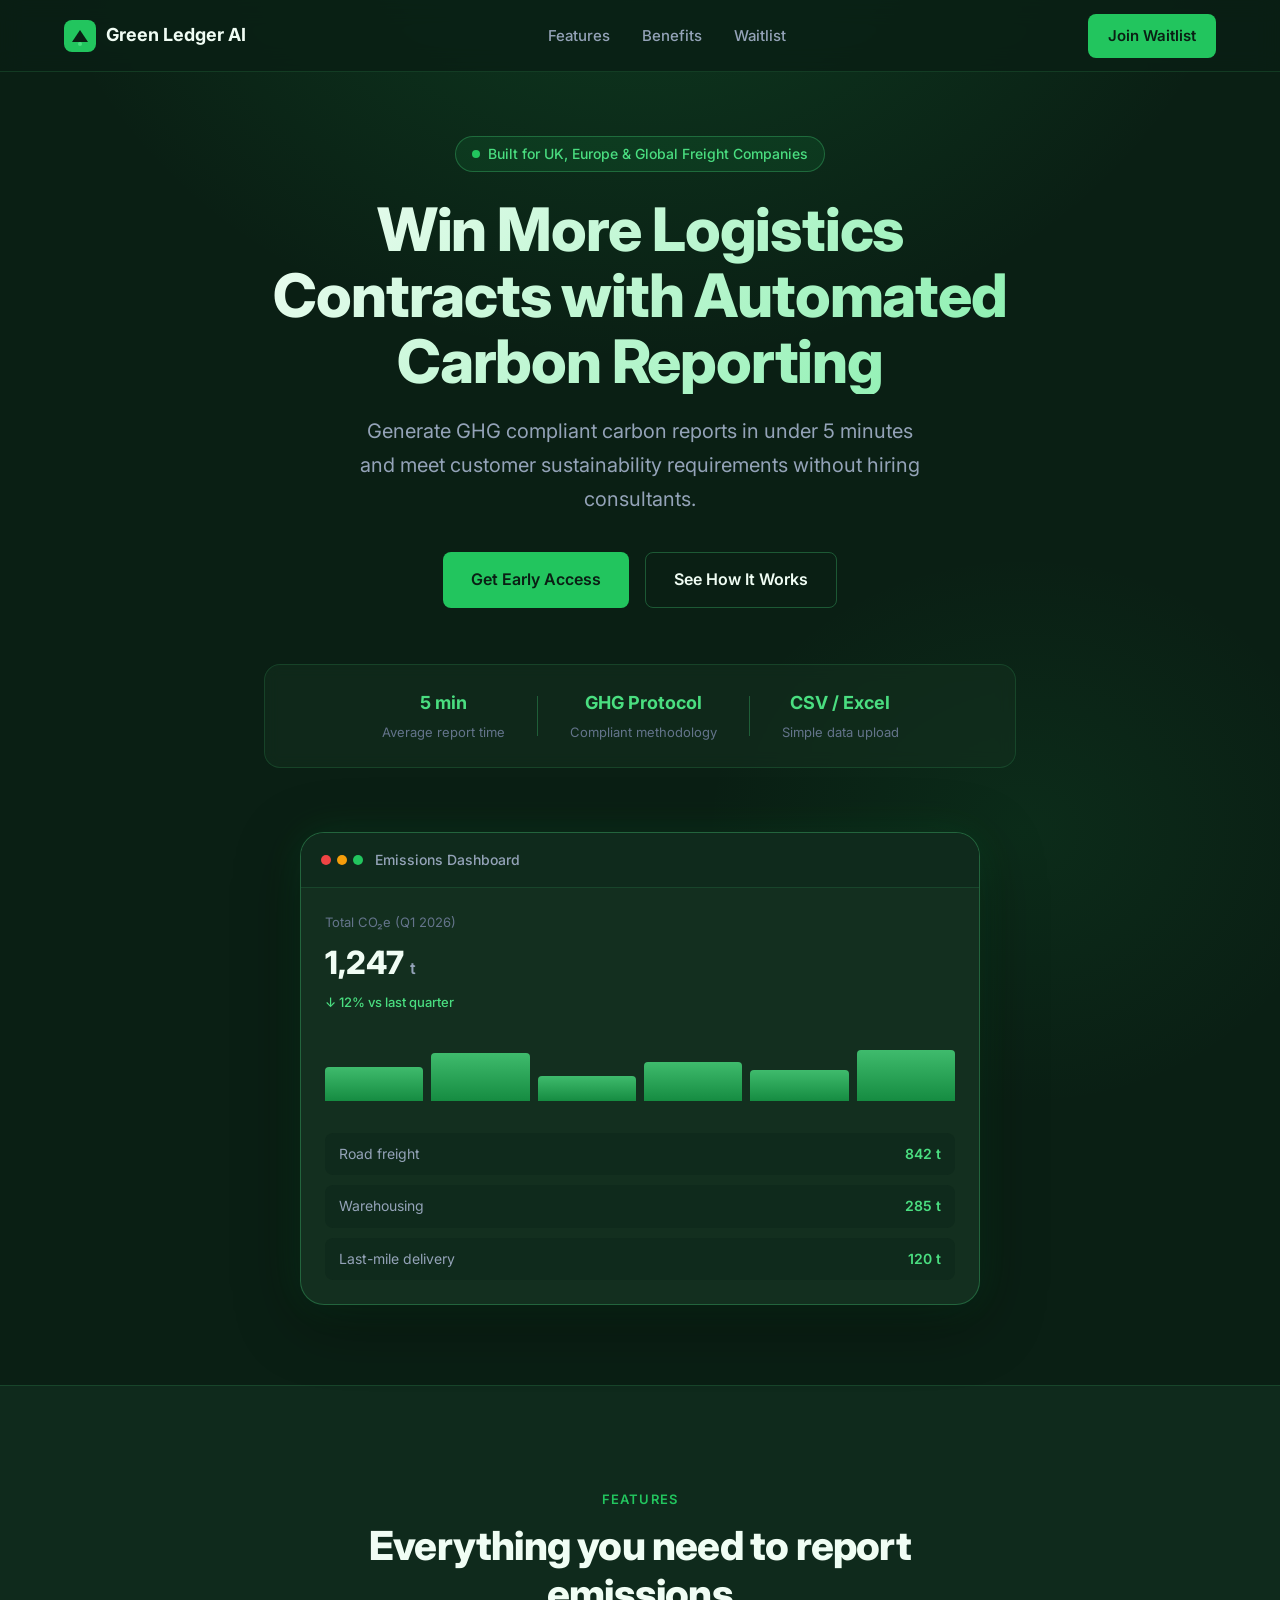
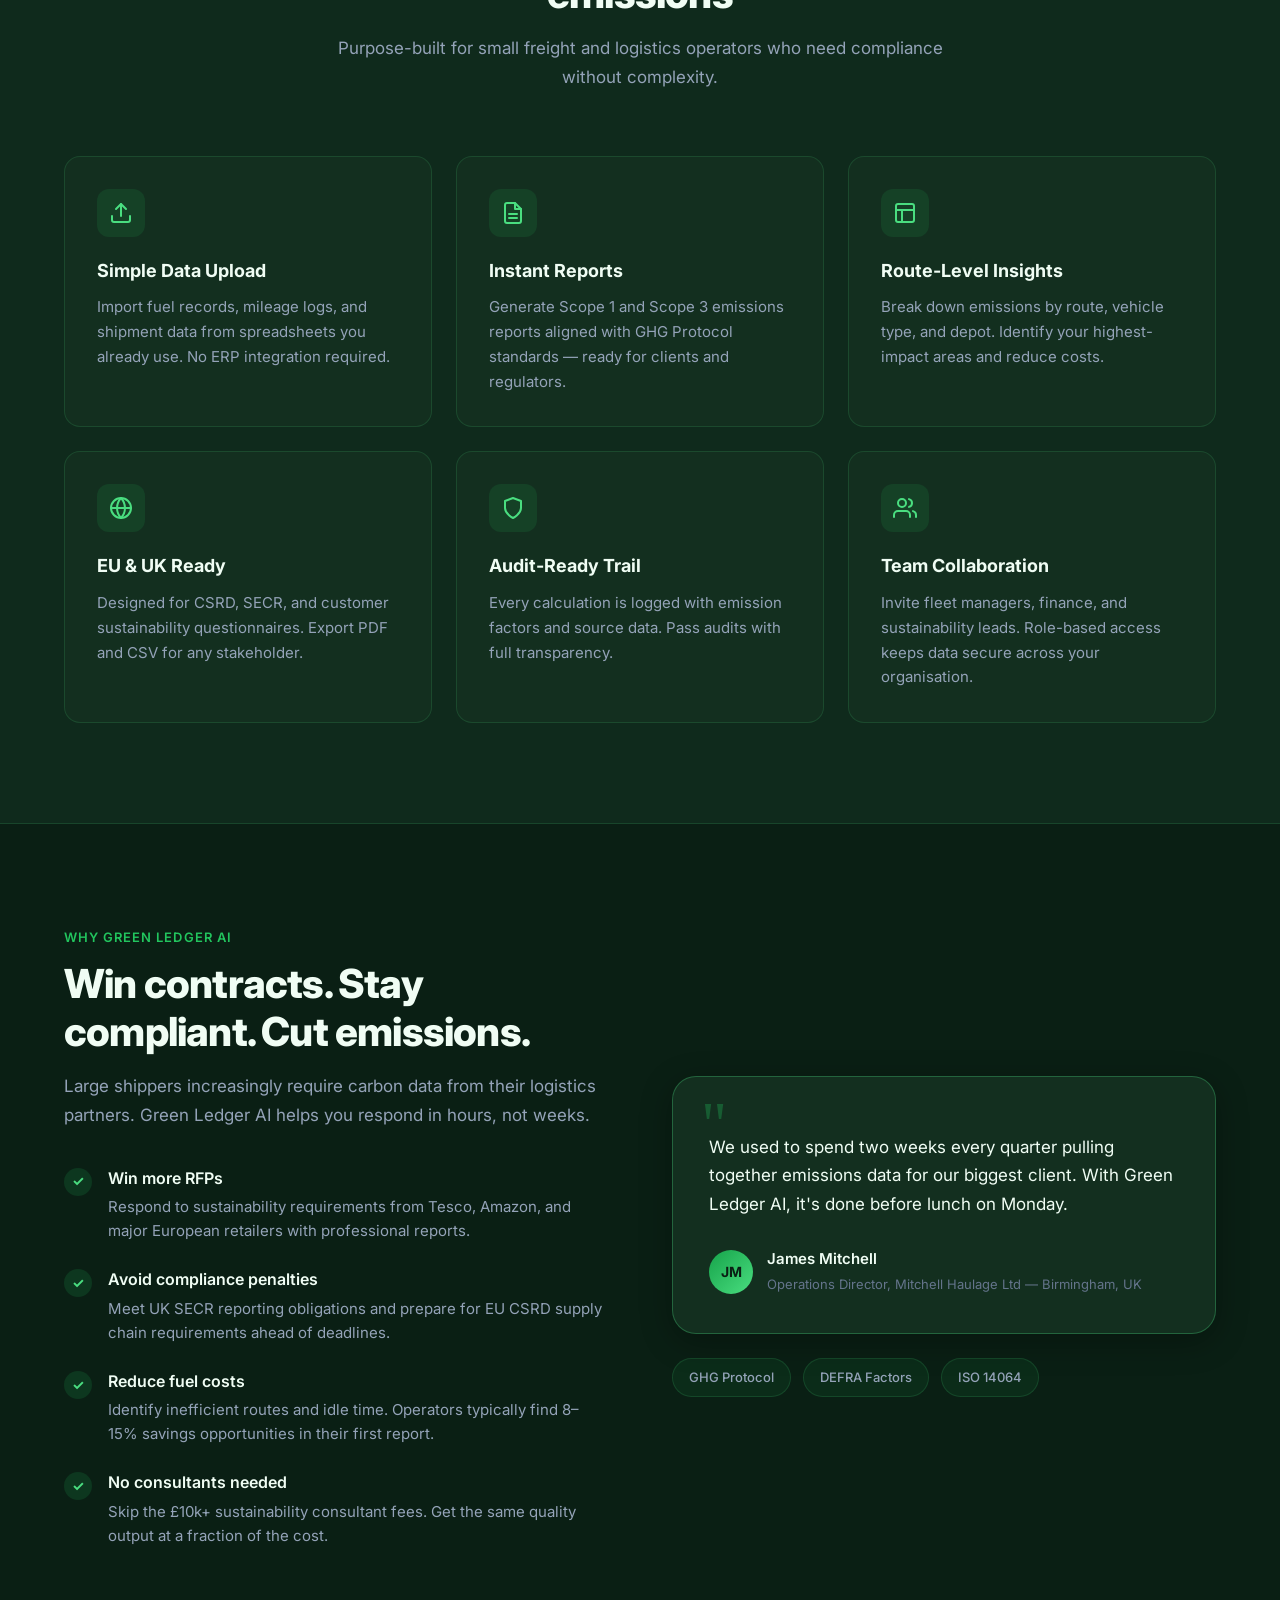
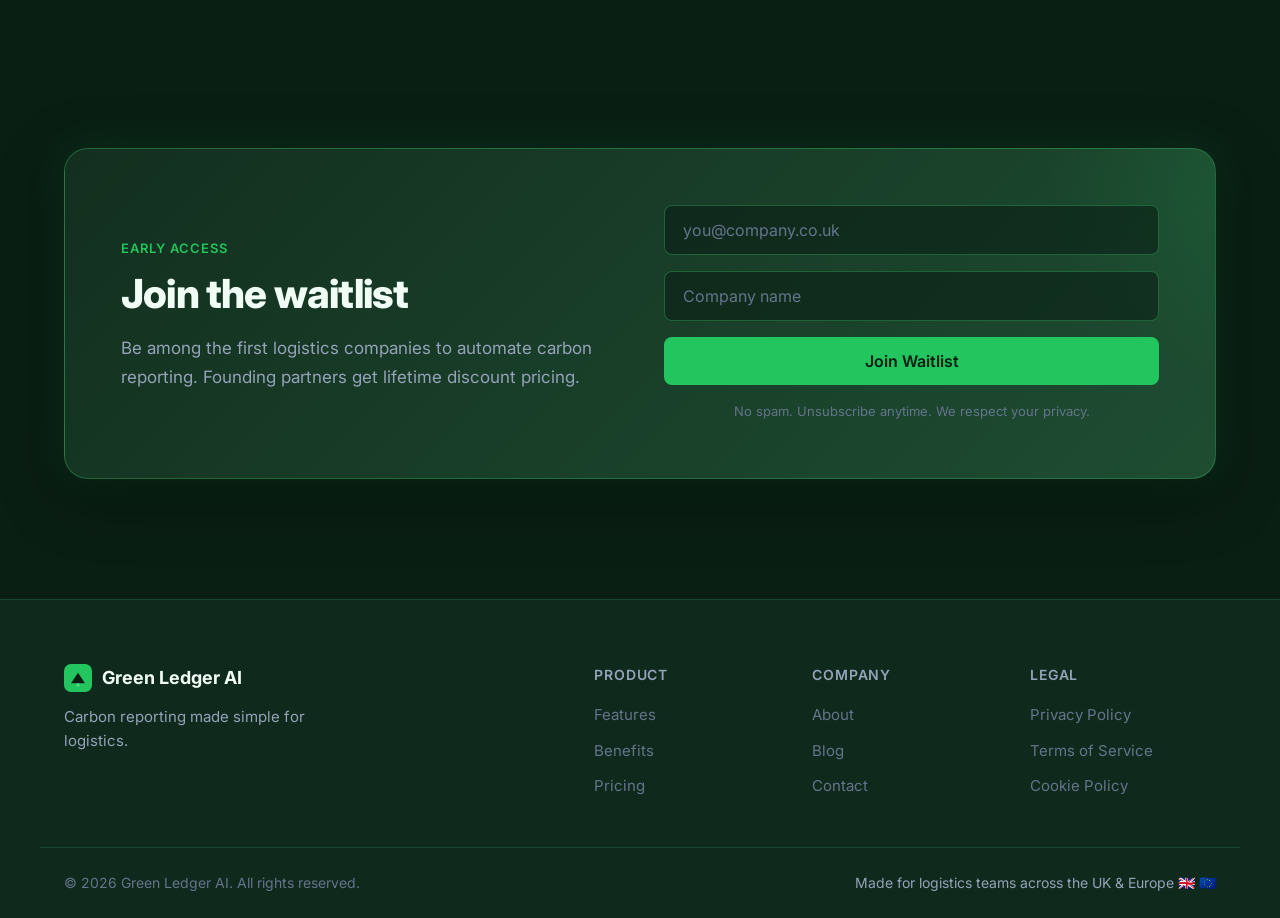
==== index.html @ aba5c151 "Initial GreenLedgerAI website" ====
<!DOCTYPE html>
<html lang="en">
<head>
  <meta charset="UTF-8">
  <meta name="viewport" content="width=device-width, initial-scale=1.0">
  <meta name="description" content="Green Ledger AI — Win more logistics contracts with automated carbon reporting. Generate GHG compliant carbon reports in under 5 minutes.">
  <title>Green Ledger AI — Automated Carbon Reporting for Logistics</title>
  <link rel="preconnect" href="https://fonts.googleapis.com">
  <link rel="preconnect" href="https://fonts.gstatic.com" crossorigin>
  <link href="https://fonts.googleapis.com/css2?family=Inter:wght@400;500;600;700;800&display=swap" rel="stylesheet">
  <link rel="stylesheet" href="styles.css">
</head>
<body>
  <!-- Navigation -->
  <header class="header" id="header">
    <nav class="nav container">
      <a href="#" class="logo">
        <span class="logo-icon" aria-hidden="true">
          <svg width="32" height="32" viewBox="0 0 32 32" fill="none" xmlns="http://www.w3.org/2000/svg">
            <rect width="32" height="32" rx="8" fill="currentColor"/>
            <path d="M8 22L16 10L24 22H8Z" fill="#0a1f14"/>
            <circle cx="16" cy="24" r="2" fill="#4ade80"/>
          </svg>
        </span>
        Green Ledger AI
      </a>
      <ul class="nav-links" id="navLinks">
        <li><a href="#features">Features</a></li>
        <li><a href="#benefits">Benefits</a></li>
        <li><a href="#waitlist">Waitlist</a></li>
      </ul>
      <a href="#waitlist" class="btn btn-primary nav-cta">Join Waitlist</a>
      <button class="nav-toggle" id="navToggle" aria-label="Toggle navigation menu" aria-expanded="false">
        <span></span>
        <span></span>
        <span></span>
      </button>
    </nav>
  </header>

  <main>
    <!-- Hero Section -->
    <section class="hero" id="hero">
      <div class="hero-bg" aria-hidden="true"></div>
      <div class="container hero-content">
        <div class="hero-badge">
          <span class="badge-dot"></span>
          Built for UK, Europe &amp; Global Freight Companies
        </div>
        <h1 class="hero-title">Win More Logistics Contracts with Automated Carbon Reporting</h1>
        <p class="hero-subtitle">Generate GHG compliant carbon reports in under 5 minutes and meet customer sustainability requirements without hiring consultants.</p>
        <div class="hero-actions">
          <a href="#waitlist" class="btn btn-primary btn-lg">Get Early Access</a>
          <a href="#features" class="btn btn-secondary btn-lg">See How It Works</a>
        </div>
        <div class="hero-stats">
          <div class="stat">
            <span class="stat-value">5 min</span>
            <span class="stat-label">Average report time</span>
          </div>
          <div class="stat-divider" aria-hidden="true"></div>
          <div class="stat">
            <span class="stat-value">GHG Protocol</span>
            <span class="stat-label">Compliant methodology</span>
          </div>
          <div class="stat-divider" aria-hidden="true"></div>
          <div class="stat">
            <span class="stat-value">CSV / Excel</span>
            <span class="stat-label">Simple data upload</span>
          </div>
        </div>
      </div>
      <div class="hero-visual container" aria-hidden="true">
        <div class="dashboard-preview">
          <div class="dashboard-header">
            <div class="dashboard-dots">
              <span></span><span></span><span></span>
            </div>
            <span class="dashboard-title">Emissions Dashboard</span>
          </div>
          <div class="dashboard-body">
            <div class="metric-card">
              <span class="metric-label">Total CO₂e (Q1 2026)</span>
              <span class="metric-value">1,247 <small>t</small></span>
              <span class="metric-change positive">↓ 12% vs last quarter</span>
            </div>
            <div class="chart-placeholder">
              <div class="chart-bar" style="--h: 60%"></div>
              <div class="chart-bar" style="--h: 85%"></div>
              <div class="chart-bar" style="--h: 45%"></div>
              <div class="chart-bar" style="--h: 70%"></div>
              <div class="chart-bar" style="--h: 55%"></div>
              <div class="chart-bar" style="--h: 90%"></div>
            </div>
            <div class="dashboard-rows">
              <div class="dashboard-row"><span>Road freight</span><span>842 t</span></div>
              <div class="dashboard-row"><span>Warehousing</span><span>285 t</span></div>
              <div class="dashboard-row"><span>Last-mile delivery</span><span>120 t</span></div>
            </div>
          </div>
        </div>
      </div>
    </section>

    <!-- Features Section -->
    <section class="features section" id="features">
      <div class="container">
        <div class="section-header">
          <span class="section-tag">Features</span>
          <h2 class="section-title">Everything you need to report emissions</h2>
          <p class="section-desc">Purpose-built for small freight and logistics operators who need compliance without complexity.</p>
        </div>
        <div class="features-grid">
          <article class="feature-card">
            <div class="feature-icon">
              <svg width="24" height="24" viewBox="0 0 24 24" fill="none" stroke="currentColor" stroke-width="2" stroke-linecap="round" stroke-linejoin="round"><path d="M21 15v4a2 2 0 0 1-2 2H5a2 2 0 0 1-2-2v-4"/><polyline points="17 8 12 3 7 8"/><line x1="12" y1="3" x2="12" y2="15"/></svg>
            </div>
            <h3>Simple Data Upload</h3>
            <p>Import fuel records, mileage logs, and shipment data from spreadsheets you already use. No ERP integration required.</p>
          </article>
          <article class="feature-card">
            <div class="feature-icon">
              <svg width="24" height="24" viewBox="0 0 24 24" fill="none" stroke="currentColor" stroke-width="2" stroke-linecap="round" stroke-linejoin="round"><path d="M14 2H6a2 2 0 0 0-2 2v16a2 2 0 0 0 2 2h12a2 2 0 0 0 2-2V8z"/><polyline points="14 2 14 8 20 8"/><line x1="16" y1="13" x2="8" y2="13"/><line x1="16" y1="17" x2="8" y2="17"/></svg>
            </div>
            <h3>Instant Reports</h3>
            <p>Generate Scope 1 and Scope 3 emissions reports aligned with GHG Protocol standards — ready for clients and regulators.</p>
          </article>
          <article class="feature-card">
            <div class="feature-icon">
              <svg width="24" height="24" viewBox="0 0 24 24" fill="none" stroke="currentColor" stroke-width="2" stroke-linecap="round" stroke-linejoin="round"><rect x="3" y="3" width="18" height="18" rx="2"/><path d="M3 9h18"/><path d="M9 21V9"/></svg>
            </div>
            <h3>Route-Level Insights</h3>
            <p>Break down emissions by route, vehicle type, and depot. Identify your highest-impact areas and reduce costs.</p>
          </article>
          <article class="feature-card">
            <div class="feature-icon">
              <svg width="24" height="24" viewBox="0 0 24 24" fill="none" stroke="currentColor" stroke-width="2" stroke-linecap="round" stroke-linejoin="round"><circle cx="12" cy="12" r="10"/><line x1="2" y1="12" x2="22" y2="12"/><path d="M12 2a15.3 15.3 0 0 1 4 10 15.3 15.3 0 0 1-4 10 15.3 15.3 0 0 1-4-10 15.3 15.3 0 0 1 4-10z"/></svg>
            </div>
            <h3>EU &amp; UK Ready</h3>
            <p>Designed for CSRD, SECR, and customer sustainability questionnaires. Export PDF and CSV for any stakeholder.</p>
          </article>
          <article class="feature-card">
            <div class="feature-icon">
              <svg width="24" height="24" viewBox="0 0 24 24" fill="none" stroke="currentColor" stroke-width="2" stroke-linecap="round" stroke-linejoin="round"><path d="M12 22s8-4 8-10V5l-8-3-8 3v7c0 6 8 10 8 10z"/></svg>
            </div>
            <h3>Audit-Ready Trail</h3>
            <p>Every calculation is logged with emission factors and source data. Pass audits with full transparency.</p>
          </article>
          <article class="feature-card">
            <div class="feature-icon">
              <svg width="24" height="24" viewBox="0 0 24 24" fill="none" stroke="currentColor" stroke-width="2" stroke-linecap="round" stroke-linejoin="round"><path d="M17 21v-2a4 4 0 0 0-4-4H5a4 4 0 0 0-4 4v2"/><circle cx="9" cy="7" r="4"/><path d="M23 21v-2a4 4 0 0 0-3-3.87"/><path d="M16 3.13a4 4 0 0 1 0 7.75"/></svg>
            </div>
            <h3>Team Collaboration</h3>
            <p>Invite fleet managers, finance, and sustainability leads. Role-based access keeps data secure across your organisation.</p>
          </article>
        </div>
      </div>
    </section>

    <!-- Benefits Section -->
    <section class="benefits section" id="benefits">
      <div class="container">
        <div class="benefits-layout">
          <div class="benefits-content">
            <span class="section-tag">Why Green Ledger AI</span>
            <h2 class="section-title">Win contracts. Stay compliant. Cut emissions.</h2>
            <p class="section-desc">Large shippers increasingly require carbon data from their logistics partners. Green Ledger AI helps you respond in hours, not weeks.</p>
            <ul class="benefits-list">
              <li>
                <span class="check-icon" aria-hidden="true">✓</span>
                <div>
                  <strong>Win more RFPs</strong>
                  <p>Respond to sustainability requirements from Tesco, Amazon, and major European retailers with professional reports.</p>
                </div>
              </li>
              <li>
                <span class="check-icon" aria-hidden="true">✓</span>
                <div>
                  <strong>Avoid compliance penalties</strong>
                  <p>Meet UK SECR reporting obligations and prepare for EU CSRD supply chain requirements ahead of deadlines.</p>
                </div>
              </li>
              <li>
                <span class="check-icon" aria-hidden="true">✓</span>
                <div>
                  <strong>Reduce fuel costs</strong>
                  <p>Identify inefficient routes and idle time. Operators typically find 8–15% savings opportunities in their first report.</p>
                </div>
              </li>
              <li>
                <span class="check-icon" aria-hidden="true">✓</span>
                <div>
                  <strong>No consultants needed</strong>
                  <p>Skip the £10k+ sustainability consultant fees. Get the same quality output at a fraction of the cost.</p>
                </div>
              </li>
            </ul>
          </div>
          <div class="benefits-visual">
            <div class="testimonial-card">
              <div class="quote-mark" aria-hidden="true">"</div>
              <blockquote>
                <p>We used to spend two weeks every quarter pulling together emissions data for our biggest client. With Green Ledger AI, it's done before lunch on Monday.</p>
              </blockquote>
              <footer class="testimonial-author">
                <div class="author-avatar">JM</div>
                <div>
                  <cite>James Mitchell</cite>
                  <span>Operations Director, Mitchell Haulage Ltd — Birmingham, UK</span>
                </div>
              </footer>
            </div>
            <div class="trust-badges">
              <span>GHG Protocol</span>
              <span>DEFRA Factors</span>
              <span>ISO 14064</span>
            </div>
          </div>
        </div>
      </div>
    </section>

    <!-- Waitlist Section -->
    <section class="waitlist section" id="waitlist">
      <div class="container">
        <div class="waitlist-card">
          <div class="waitlist-content">
            <span class="section-tag">Early Access</span>
            <h2 class="section-title">Join the waitlist</h2>
            <p class="section-desc">Be among the first logistics companies to automate carbon reporting. Founding partners get lifetime discount pricing.</p>
          </div>
          <form class="waitlist-form" id="waitlistForm" novalidate>
            <div class="form-group">
              <label for="email" class="visually-hidden">Email address</label>
              <input
                type="email"
                id="email"
                name="email"
                placeholder="you@company.co.uk"
                required
                autocomplete="email"
              >
            </div>
            <div class="form-group">
              <label for="company" class="visually-hidden">Company name</label>
              <input
                type="text"
                id="company"
                name="company"
                placeholder="Company name"
                required
                autocomplete="organization"
              >
            </div>
            <button type="submit" class="btn btn-primary btn-lg btn-full">Join Waitlist</button>
            <p class="form-note">No spam. Unsubscribe anytime. We respect your privacy.</p>
          </form>
          <div class="form-success" id="formSuccess" hidden>
            <div class="success-icon" aria-hidden="true">✓</div>
            <h3>You're on the list!</h3>
            <p>Thanks for joining. We'll be in touch when early access opens.</p>
          </div>
        </div>
      </div>
    </section>
  </main>

  <!-- Footer -->
  <footer class="footer">
    <div class="container footer-content">
      <div class="footer-brand">
        <a href="#" class="logo">
          <span class="logo-icon" aria-hidden="true">
            <svg width="28" height="28" viewBox="0 0 32 32" fill="none" xmlns="http://www.w3.org/2000/svg">
              <rect width="32" height="32" rx="8" fill="currentColor"/>
              <path d="M8 22L16 10L24 22H8Z" fill="#0a1f14"/>
              <circle cx="16" cy="24" r="2" fill="#4ade80"/>
            </svg>
          </span>
          Green Ledger AI
        </a>
        <p class="footer-tagline">Carbon reporting made simple for logistics.</p>
      </div>
      <div class="footer-links">
        <div class="footer-col">
          <h4>Product</h4>
          <ul>
            <li><a href="#features">Features</a></li>
            <li><a href="#benefits">Benefits</a></li>
            <li><a href="#waitlist">Pricing</a></li>
          </ul>
        </div>
        <div class="footer-col">
          <h4>Company</h4>
          <ul>
            <li><a href="#">About</a></li>
            <li><a href="#">Blog</a></li>
            <li><a href="#">Contact</a></li>
          </ul>
        </div>
        <div class="footer-col">
          <h4>Legal</h4>
          <ul>
            <li><a href="#">Privacy Policy</a></li>
            <li><a href="#">Terms of Service</a></li>
            <li><a href="#">Cookie Policy</a></li>
          </ul>
        </div>
      </div>
    </div>
    <div class="footer-bottom container">
      <p>&copy; 2026 Green Ledger AI. All rights reserved.</p>
      <p class="footer-location">Made for logistics teams across the UK &amp; Europe 🇬🇧 🇪🇺</p>
    </div>
  </footer>

  <script src="script.js"></script>
</body>
</html>
---- styles.css ----
/* ============================================
   Green Ledger AI — Landing Page Styles
   ============================================ */

:root {
  --color-bg: #0a1f14;
  --color-bg-elevated: #0f2a1c;
  --color-bg-card: #132f1f;
  --color-bg-card-hover: #1a3d28;
  --color-surface: #1e4d32;
  --color-primary: #22c55e;
  --color-primary-light: #4ade80;
  --color-primary-dark: #16a34a;
  --color-accent: #86efac;
  --color-text: #f0fdf4;
  --color-text-muted: #94a3b8;
  --color-text-subtle: #64748b;
  --color-border: rgba(74, 222, 128, 0.15);
  --color-border-strong: rgba(74, 222, 128, 0.3);
  --font-family: 'Inter', -apple-system, BlinkMacSystemFont, 'Segoe UI', sans-serif;
  --radius-sm: 8px;
  --radius-md: 12px;
  --radius-lg: 16px;
  --radius-xl: 24px;
  --shadow-sm: 0 2px 8px rgba(0, 0, 0, 0.2);
  --shadow-md: 0 8px 32px rgba(0, 0, 0, 0.3);
  --shadow-lg: 0 16px 64px rgba(0, 0, 0, 0.4);
  --shadow-glow: 0 0 40px rgba(34, 197, 94, 0.15);
  --transition: 0.2s ease;
  --header-height: 72px;
}

*, *::before, *::after {
  box-sizing: border-box;
  margin: 0;
  padding: 0;
}

html {
  scroll-behavior: smooth;
  scroll-padding-top: var(--header-height);
}

body {
  font-family: var(--font-family);
  background-color: var(--color-bg);
  color: var(--color-text);
  line-height: 1.6;
  -webkit-font-smoothing: antialiased;
  overflow-x: hidden;
}

img, svg {
  display: block;
  max-width: 100%;
}

a {
  color: inherit;
  text-decoration: none;
}

ul {
  list-style: none;
}

.visually-hidden {
  position: absolute;
  width: 1px;
  height: 1px;
  padding: 0;
  margin: -1px;
  overflow: hidden;
  clip: rect(0, 0, 0, 0);
  white-space: nowrap;
  border: 0;
}

.container {
  width: 100%;
  max-width: 1200px;
  margin: 0 auto;
  padding: 0 24px;
}

/* ---- Buttons ---- */
.btn {
  display: inline-flex;
  align-items: center;
  justify-content: center;
  gap: 8px;
  padding: 10px 20px;
  font-family: inherit;
  font-size: 0.9375rem;
  font-weight: 600;
  border-radius: var(--radius-sm);
  border: none;
  cursor: pointer;
  transition: all var(--transition);
  white-space: nowrap;
}

.btn-primary {
  background: var(--color-primary);
  color: var(--color-bg);
}

.btn-primary:hover {
  background: var(--color-primary-light);
  transform: translateY(-1px);
  box-shadow: 0 4px 20px rgba(34, 197, 94, 0.4);
}

.btn-secondary {
  background: transparent;
  color: var(--color-text);
  border: 1px solid var(--color-border-strong);
}

.btn-secondary:hover {
  background: rgba(74, 222, 128, 0.08);
  border-color: var(--color-primary-light);
}

.btn-lg {
  padding: 14px 28px;
  font-size: 1rem;
}

.btn-full {
  width: 100%;
}

/* ---- Header / Nav ---- */
.header {
  position: fixed;
  top: 0;
  left: 0;
  right: 0;
  z-index: 100;
  height: var(--header-height);
  background: rgba(10, 31, 20, 0.85);
  backdrop-filter: blur(12px);
  border-bottom: 1px solid var(--color-border);
  transition: background var(--transition), box-shadow var(--transition);
}

.header.scrolled {
  background: rgba(10, 31, 20, 0.95);
  box-shadow: var(--shadow-sm);
}

.nav {
  display: flex;
  align-items: center;
  justify-content: space-between;
  height: 100%;
  gap: 24px;
}

.logo {
  display: flex;
  align-items: center;
  gap: 10px;
  font-weight: 700;
  font-size: 1.125rem;
  color: var(--color-text);
  flex-shrink: 0;
}

.logo-icon {
  color: var(--color-primary);
}

.nav-links {
  display: flex;
  align-items: center;
  gap: 32px;
}

.nav-links a {
  font-size: 0.9375rem;
  font-weight: 500;
  color: var(--color-text-muted);
  transition: color var(--transition);
}

.nav-links a:hover {
  color: var(--color-primary-light);
}

.nav-cta {
  flex-shrink: 0;
}

.nav-toggle {
  display: none;
  flex-direction: column;
  gap: 5px;
  background: none;
  border: none;
  cursor: pointer;
  padding: 4px;
}

.nav-toggle span {
  display: block;
  width: 24px;
  height: 2px;
  background: var(--color-text);
  border-radius: 2px;
  transition: all var(--transition);
}

.nav-toggle.active span:nth-child(1) {
  transform: translateY(7px) rotate(45deg);
}

.nav-toggle.active span:nth-child(2) {
  opacity: 0;
}

.nav-toggle.active span:nth-child(3) {
  transform: translateY(-7px) rotate(-45deg);
}

/* ---- Hero ---- */
.hero {
  position: relative;
  padding: calc(var(--header-height) + 64px) 0 80px;
  min-height: 100vh;
  display: flex;
  flex-direction: column;
  align-items: center;
}

.hero-bg {
  position: absolute;
  inset: 0;
  background:
    radial-gradient(ellipse 80% 60% at 50% -10%, rgba(34, 197, 94, 0.18) 0%, transparent 60%),
    radial-gradient(ellipse 50% 40% at 80% 60%, rgba(34, 197, 94, 0.08) 0%, transparent 50%),
    var(--color-bg);
  pointer-events: none;
}

.hero-content {
  position: relative;
  text-align: center;
  max-width: 800px;
  margin-bottom: 64px;
}

.hero-badge {
  display: inline-flex;
  align-items: center;
  gap: 8px;
  padding: 6px 16px;
  background: rgba(34, 197, 94, 0.1);
  border: 1px solid var(--color-border-strong);
  border-radius: 100px;
  font-size: 0.875rem;
  font-weight: 500;
  color: var(--color-primary-light);
  margin-bottom: 24px;
}

.badge-dot {
  width: 8px;
  height: 8px;
  background: var(--color-primary);
  border-radius: 50%;
  animation: pulse 2s infinite;
}

@keyframes pulse {
  0%, 100% { opacity: 1; transform: scale(1); }
  50% { opacity: 0.6; transform: scale(0.85); }
}

.hero-title {
  font-size: clamp(2.25rem, 5vw, 3.75rem);
  font-weight: 800;
  line-height: 1.1;
  letter-spacing: -0.02em;
  margin-bottom: 20px;
  background: linear-gradient(135deg, var(--color-text) 0%, var(--color-accent) 100%);
  -webkit-background-clip: text;
  -webkit-text-fill-color: transparent;
  background-clip: text;
}

.hero-subtitle {
  font-size: clamp(1.0625rem, 2vw, 1.25rem);
  color: var(--color-text-muted);
  max-width: 560px;
  margin: 0 auto 36px;
  line-height: 1.7;
}

.hero-actions {
  display: flex;
  gap: 16px;
  justify-content: center;
  flex-wrap: wrap;
  margin-bottom: 56px;
}

.hero-stats {
  display: flex;
  align-items: center;
  justify-content: center;
  gap: 32px;
  flex-wrap: wrap;
  padding: 24px 32px;
  background: rgba(19, 47, 31, 0.6);
  border: 1px solid var(--color-border);
  border-radius: var(--radius-lg);
  backdrop-filter: blur(8px);
}

.stat {
  display: flex;
  flex-direction: column;
  align-items: center;
  gap: 4px;
}

.stat-value {
  font-size: 1.125rem;
  font-weight: 700;
  color: var(--color-primary-light);
}

.stat-label {
  font-size: 0.8125rem;
  color: var(--color-text-subtle);
}

.stat-divider {
  width: 1px;
  height: 40px;
  background: var(--color-border-strong);
}

/* Dashboard Preview */
.hero-visual {
  position: relative;
  width: 100%;
}

.dashboard-preview {
  background: var(--color-bg-card);
  border: 1px solid var(--color-border-strong);
  border-radius: var(--radius-xl);
  overflow: hidden;
  box-shadow: var(--shadow-lg), var(--shadow-glow);
  max-width: 680px;
  margin: 0 auto;
  animation: float 6s ease-in-out infinite;
}

@keyframes float {
  0%, 100% { transform: translateY(0); }
  50% { transform: translateY(-8px); }
}

.dashboard-header {
  display: flex;
  align-items: center;
  gap: 12px;
  padding: 16px 20px;
  background: var(--color-bg-elevated);
  border-bottom: 1px solid var(--color-border);
}

.dashboard-dots {
  display: flex;
  gap: 6px;
}

.dashboard-dots span {
  width: 10px;
  height: 10px;
  border-radius: 50%;
  background: var(--color-text-subtle);
}

.dashboard-dots span:nth-child(1) { background: #ef4444; }
.dashboard-dots span:nth-child(2) { background: #f59e0b; }
.dashboard-dots span:nth-child(3) { background: #22c55e; }

.dashboard-title {
  font-size: 0.875rem;
  color: var(--color-text-muted);
  font-weight: 500;
}

.dashboard-body {
  padding: 24px;
  display: flex;
  flex-direction: column;
  gap: 20px;
}

.metric-card {
  display: flex;
  flex-direction: column;
  gap: 4px;
}

.metric-label {
  font-size: 0.8125rem;
  color: var(--color-text-subtle);
}

.metric-value {
  font-size: 2rem;
  font-weight: 800;
  color: var(--color-text);
}

.metric-value small {
  font-size: 1rem;
  font-weight: 600;
  color: var(--color-text-muted);
}

.metric-change {
  font-size: 0.8125rem;
  font-weight: 500;
}

.metric-change.positive {
  color: var(--color-primary-light);
}

.chart-placeholder {
  display: flex;
  align-items: flex-end;
  gap: 8px;
  height: 80px;
  padding: 12px 0;
}

.chart-bar {
  flex: 1;
  height: var(--h);
  background: linear-gradient(to top, var(--color-primary-dark), var(--color-primary-light));
  border-radius: 4px 4px 0 0;
  opacity: 0.8;
  transition: opacity var(--transition);
}

.chart-bar:hover {
  opacity: 1;
}

.dashboard-rows {
  display: flex;
  flex-direction: column;
  gap: 10px;
}

.dashboard-row {
  display: flex;
  justify-content: space-between;
  padding: 10px 14px;
  background: var(--color-bg-elevated);
  border-radius: var(--radius-sm);
  font-size: 0.875rem;
}

.dashboard-row span:first-child {
  color: var(--color-text-muted);
}

.dashboard-row span:last-child {
  font-weight: 600;
  color: var(--color-primary-light);
}

/* ---- Sections ---- */
.section {
  padding: 100px 0;
}

.section-header {
  text-align: center;
  max-width: 640px;
  margin: 0 auto 64px;
}

.section-tag {
  display: inline-block;
  font-size: 0.8125rem;
  font-weight: 600;
  text-transform: uppercase;
  letter-spacing: 0.08em;
  color: var(--color-primary);
  margin-bottom: 12px;
}

.section-title {
  font-size: clamp(1.75rem, 3.5vw, 2.5rem);
  font-weight: 800;
  letter-spacing: -0.02em;
  line-height: 1.2;
  margin-bottom: 16px;
}

.section-desc {
  font-size: 1.0625rem;
  color: var(--color-text-muted);
  line-height: 1.7;
}

/* ---- Features ---- */
.features {
  background: var(--color-bg-elevated);
  border-top: 1px solid var(--color-border);
  border-bottom: 1px solid var(--color-border);
}

.features-grid {
  display: grid;
  grid-template-columns: repeat(auto-fit, minmax(320px, 1fr));
  gap: 24px;
}

.feature-card {
  padding: 32px;
  background: var(--color-bg-card);
  border: 1px solid var(--color-border);
  border-radius: var(--radius-lg);
  transition: all var(--transition);
}

.feature-card:hover {
  background: var(--color-bg-card-hover);
  border-color: var(--color-border-strong);
  transform: translateY(-4px);
  box-shadow: var(--shadow-md);
}

.feature-icon {
  display: flex;
  align-items: center;
  justify-content: center;
  width: 48px;
  height: 48px;
  background: rgba(34, 197, 94, 0.12);
  border-radius: var(--radius-md);
  color: var(--color-primary-light);
  margin-bottom: 20px;
}

.feature-card h3 {
  font-size: 1.125rem;
  font-weight: 700;
  margin-bottom: 10px;
}

.feature-card p {
  font-size: 0.9375rem;
  color: var(--color-text-muted);
  line-height: 1.65;
}

/* ---- Benefits ---- */
.benefits-layout {
  display: grid;
  grid-template-columns: 1fr 1fr;
  gap: 64px;
  align-items: center;
}

.benefits-content .section-tag,
.benefits-content .section-title,
.benefits-content .section-desc {
  text-align: left;
}

.benefits-content .section-desc {
  margin-bottom: 36px;
}

.benefits-list {
  display: flex;
  flex-direction: column;
  gap: 24px;
}

.benefits-list li {
  display: flex;
  gap: 16px;
  align-items: flex-start;
}

.check-icon {
  flex-shrink: 0;
  display: flex;
  align-items: center;
  justify-content: center;
  width: 28px;
  height: 28px;
  background: rgba(34, 197, 94, 0.15);
  border-radius: 50%;
  color: var(--color-primary-light);
  font-size: 0.875rem;
  font-weight: 700;
  margin-top: 2px;
}

.benefits-list strong {
  display: block;
  font-size: 1rem;
  font-weight: 600;
  margin-bottom: 4px;
}

.benefits-list p {
  font-size: 0.9375rem;
  color: var(--color-text-muted);
  line-height: 1.6;
}

.testimonial-card {
  background: var(--color-bg-card);
  border: 1px solid var(--color-border-strong);
  border-radius: var(--radius-xl);
  padding: 36px;
  position: relative;
  box-shadow: var(--shadow-md);
}

.quote-mark {
  font-size: 4rem;
  line-height: 1;
  color: var(--color-primary);
  opacity: 0.3;
  font-family: Georgia, serif;
  position: absolute;
  top: 16px;
  left: 28px;
}

.testimonial-card blockquote p {
  font-size: 1.0625rem;
  line-height: 1.7;
  color: var(--color-text);
  margin-bottom: 28px;
  padding-top: 20px;
}

.testimonial-author {
  display: flex;
  align-items: center;
  gap: 14px;
}

.author-avatar {
  width: 44px;
  height: 44px;
  background: linear-gradient(135deg, var(--color-primary-dark), var(--color-primary-light));
  border-radius: 50%;
  display: flex;
  align-items: center;
  justify-content: center;
  font-weight: 700;
  font-size: 0.875rem;
  color: var(--color-bg);
  flex-shrink: 0;
}

.testimonial-author cite {
  display: block;
  font-style: normal;
  font-weight: 600;
  font-size: 0.9375rem;
}

.testimonial-author span {
  font-size: 0.8125rem;
  color: var(--color-text-subtle);
}

.trust-badges {
  display: flex;
  gap: 12px;
  flex-wrap: wrap;
  margin-top: 24px;
}

.trust-badges span {
  padding: 8px 16px;
  background: rgba(34, 197, 94, 0.08);
  border: 1px solid var(--color-border);
  border-radius: 100px;
  font-size: 0.8125rem;
  font-weight: 500;
  color: var(--color-text-muted);
}

/* ---- Waitlist ---- */
.waitlist {
  padding-bottom: 120px;
}

.waitlist-card {
  display: grid;
  grid-template-columns: 1fr 1fr;
  gap: 48px;
  align-items: center;
  padding: 56px;
  background: linear-gradient(135deg, var(--color-bg-card) 0%, var(--color-surface) 100%);
  border: 1px solid var(--color-border-strong);
  border-radius: var(--radius-xl);
  box-shadow: var(--shadow-lg), var(--shadow-glow);
  position: relative;
  overflow: hidden;
}

.waitlist-card::before {
  content: '';
  position: absolute;
  top: -50%;
  right: -20%;
  width: 400px;
  height: 400px;
  background: radial-gradient(circle, rgba(34, 197, 94, 0.12) 0%, transparent 70%);
  pointer-events: none;
}

.waitlist-content .section-tag,
.waitlist-content .section-title,
.waitlist-content .section-desc {
  text-align: left;
}

.waitlist-form {
  display: flex;
  flex-direction: column;
  gap: 16px;
  position: relative;
}

.form-group input {
  width: 100%;
  padding: 14px 18px;
  background: rgba(10, 31, 20, 0.6);
  border: 1px solid var(--color-border-strong);
  border-radius: var(--radius-sm);
  color: var(--color-text);
  font-family: inherit;
  font-size: 1rem;
  transition: all var(--transition);
}

.form-group input::placeholder {
  color: var(--color-text-subtle);
}

.form-group input:focus {
  outline: none;
  border-color: var(--color-primary);
  box-shadow: 0 0 0 3px rgba(34, 197, 94, 0.15);
}

.form-group input.error {
  border-color: #ef4444;
  box-shadow: 0 0 0 3px rgba(239, 68, 68, 0.15);
}

.form-note {
  font-size: 0.8125rem;
  color: var(--color-text-subtle);
  text-align: center;
}

.form-success {
  text-align: center;
  padding: 32px;
}

.success-icon {
  width: 64px;
  height: 64px;
  background: rgba(34, 197, 94, 0.15);
  border-radius: 50%;
  display: flex;
  align-items: center;
  justify-content: center;
  font-size: 1.75rem;
  color: var(--color-primary-light);
  margin: 0 auto 20px;
}

.form-success h3 {
  font-size: 1.5rem;
  font-weight: 700;
  margin-bottom: 8px;
}

.form-success p {
  color: var(--color-text-muted);
}

/* ---- Footer ---- */
.footer {
  background: var(--color-bg-elevated);
  border-top: 1px solid var(--color-border);
  padding: 64px 0 0;
}

.footer-content {
  display: grid;
  grid-template-columns: 1.5fr 2fr;
  gap: 64px;
  padding-bottom: 48px;
}

.footer-tagline {
  margin-top: 12px;
  font-size: 0.9375rem;
  color: var(--color-text-muted);
  max-width: 280px;
}

.footer-links {
  display: grid;
  grid-template-columns: repeat(3, 1fr);
  gap: 32px;
}

.footer-col h4 {
  font-size: 0.875rem;
  font-weight: 600;
  text-transform: uppercase;
  letter-spacing: 0.06em;
  color: var(--color-text-muted);
  margin-bottom: 16px;
}

.footer-col ul {
  display: flex;
  flex-direction: column;
  gap: 10px;
}

.footer-col a {
  font-size: 0.9375rem;
  color: var(--color-text-subtle);
  transition: color var(--transition);
}

.footer-col a:hover {
  color: var(--color-primary-light);
}

.footer-bottom {
  display: flex;
  justify-content: space-between;
  align-items: center;
  padding: 24px 24px;
  border-top: 1px solid var(--color-border);
  font-size: 0.875rem;
  color: var(--color-text-subtle);
  flex-wrap: wrap;
  gap: 12px;
}

.footer-location {
  color: var(--color-text-muted);
}

/* ---- Responsive ---- */
@media (max-width: 900px) {
  .benefits-layout,
  .waitlist-card,
  .footer-content {
    grid-template-columns: 1fr;
    gap: 40px;
  }

  .benefits-content .section-tag,
  .benefits-content .section-title,
  .benefits-content .section-desc,
  .waitlist-content .section-tag,
  .waitlist-content .section-title,
  .waitlist-content .section-desc {
    text-align: center;
  }

  .waitlist-card {
    padding: 40px 28px;
  }
}

@media (max-width: 768px) {
  .nav-links,
  .nav-cta {
    display: none;
  }

  .nav-toggle {
    display: flex;
  }

  .nav-links.open {
    display: flex;
    flex-direction: column;
    position: absolute;
    top: var(--header-height);
    left: 0;
    right: 0;
    background: var(--color-bg-elevated);
    border-bottom: 1px solid var(--color-border);
    padding: 24px;
    gap: 20px;
  }

  .nav-links.open + .nav-cta,
  .nav.open .nav-cta {
    display: none;
  }

  .hero {
    padding-bottom: 48px;
  }

  .hero-stats {
    gap: 20px;
    padding: 20px;
  }

  .stat-divider {
    display: none;
  }

  .section {
    padding: 72px 0;
  }

  .features-grid {
    grid-template-columns: 1fr;
  }

  .footer-links {
    grid-template-columns: 1fr 1fr;
  }

  .footer-bottom {
    flex-direction: column;
    text-align: center;
  }
}

@media (max-width: 480px) {
  .hero-actions {
    flex-direction: column;
    align-items: stretch;
  }

  .hero-actions .btn {
    width: 100%;
  }

  .footer-links {
    grid-template-columns: 1fr;
  }
}
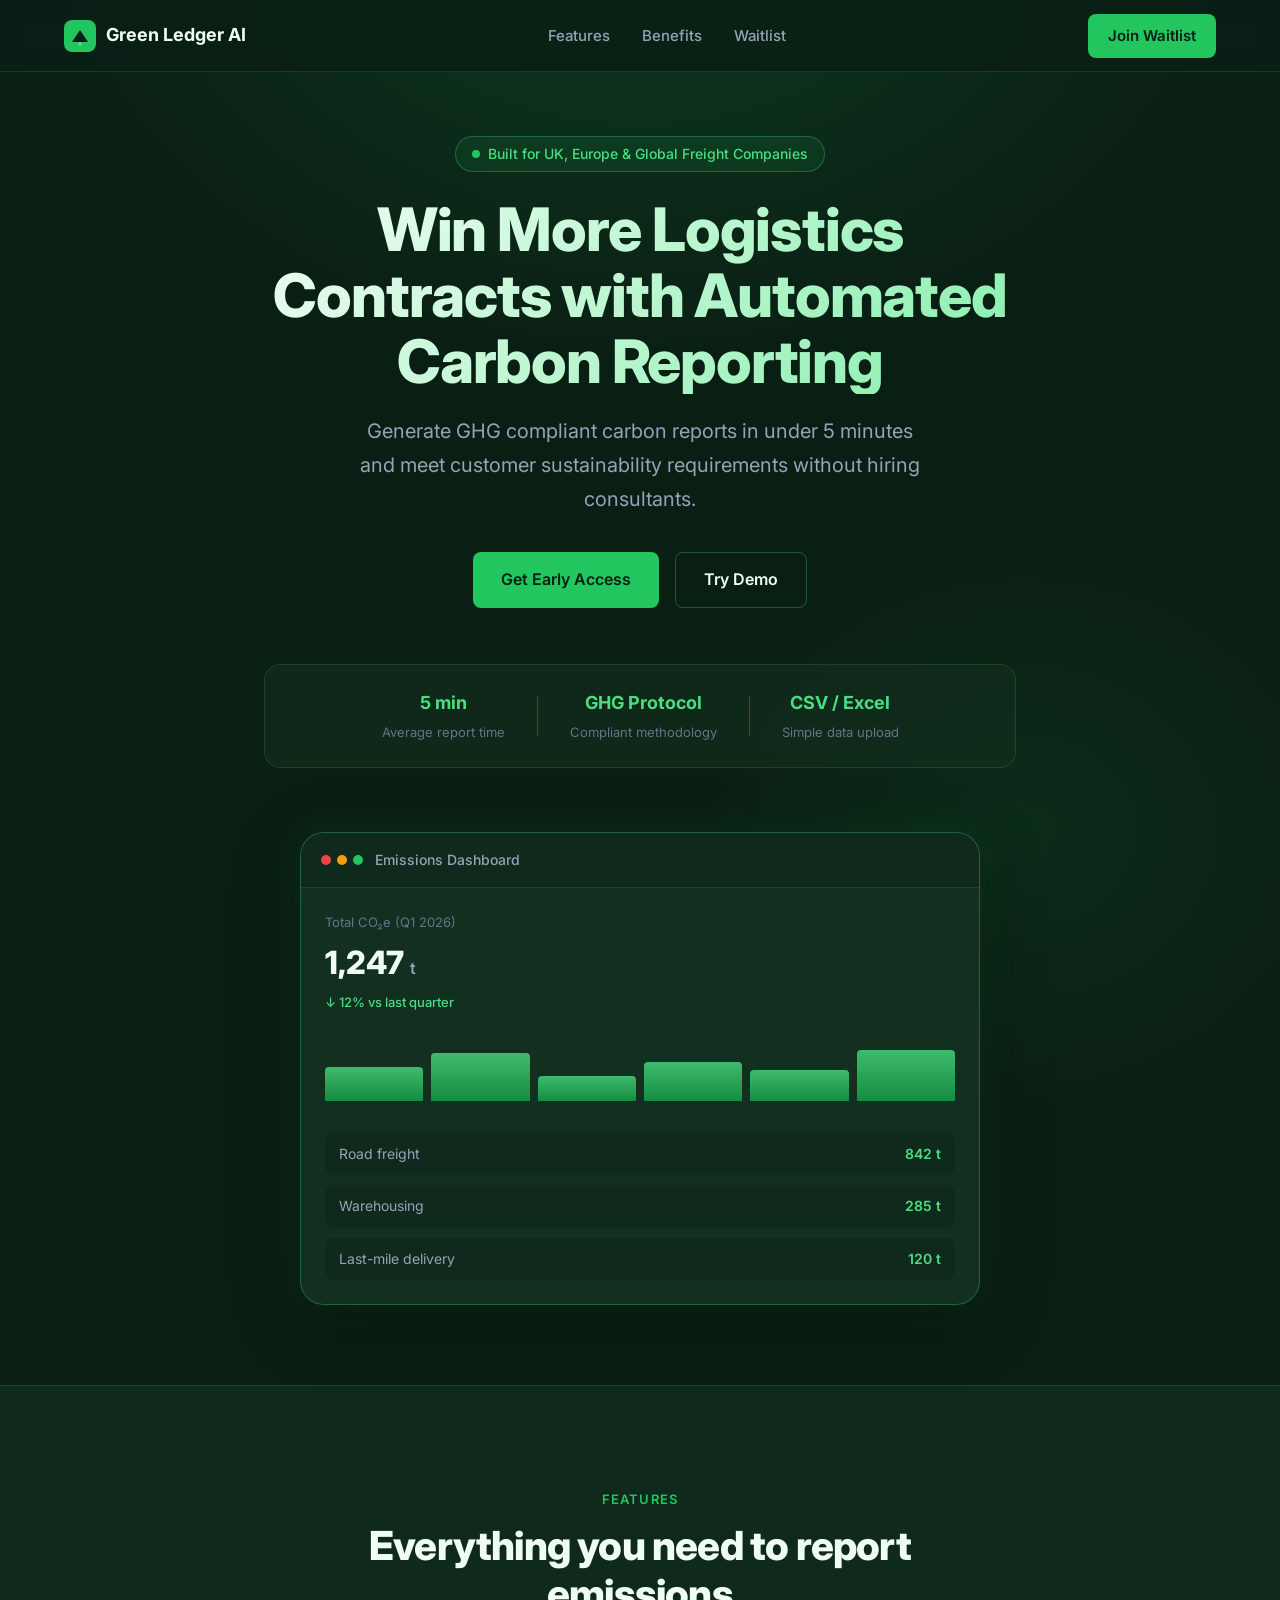
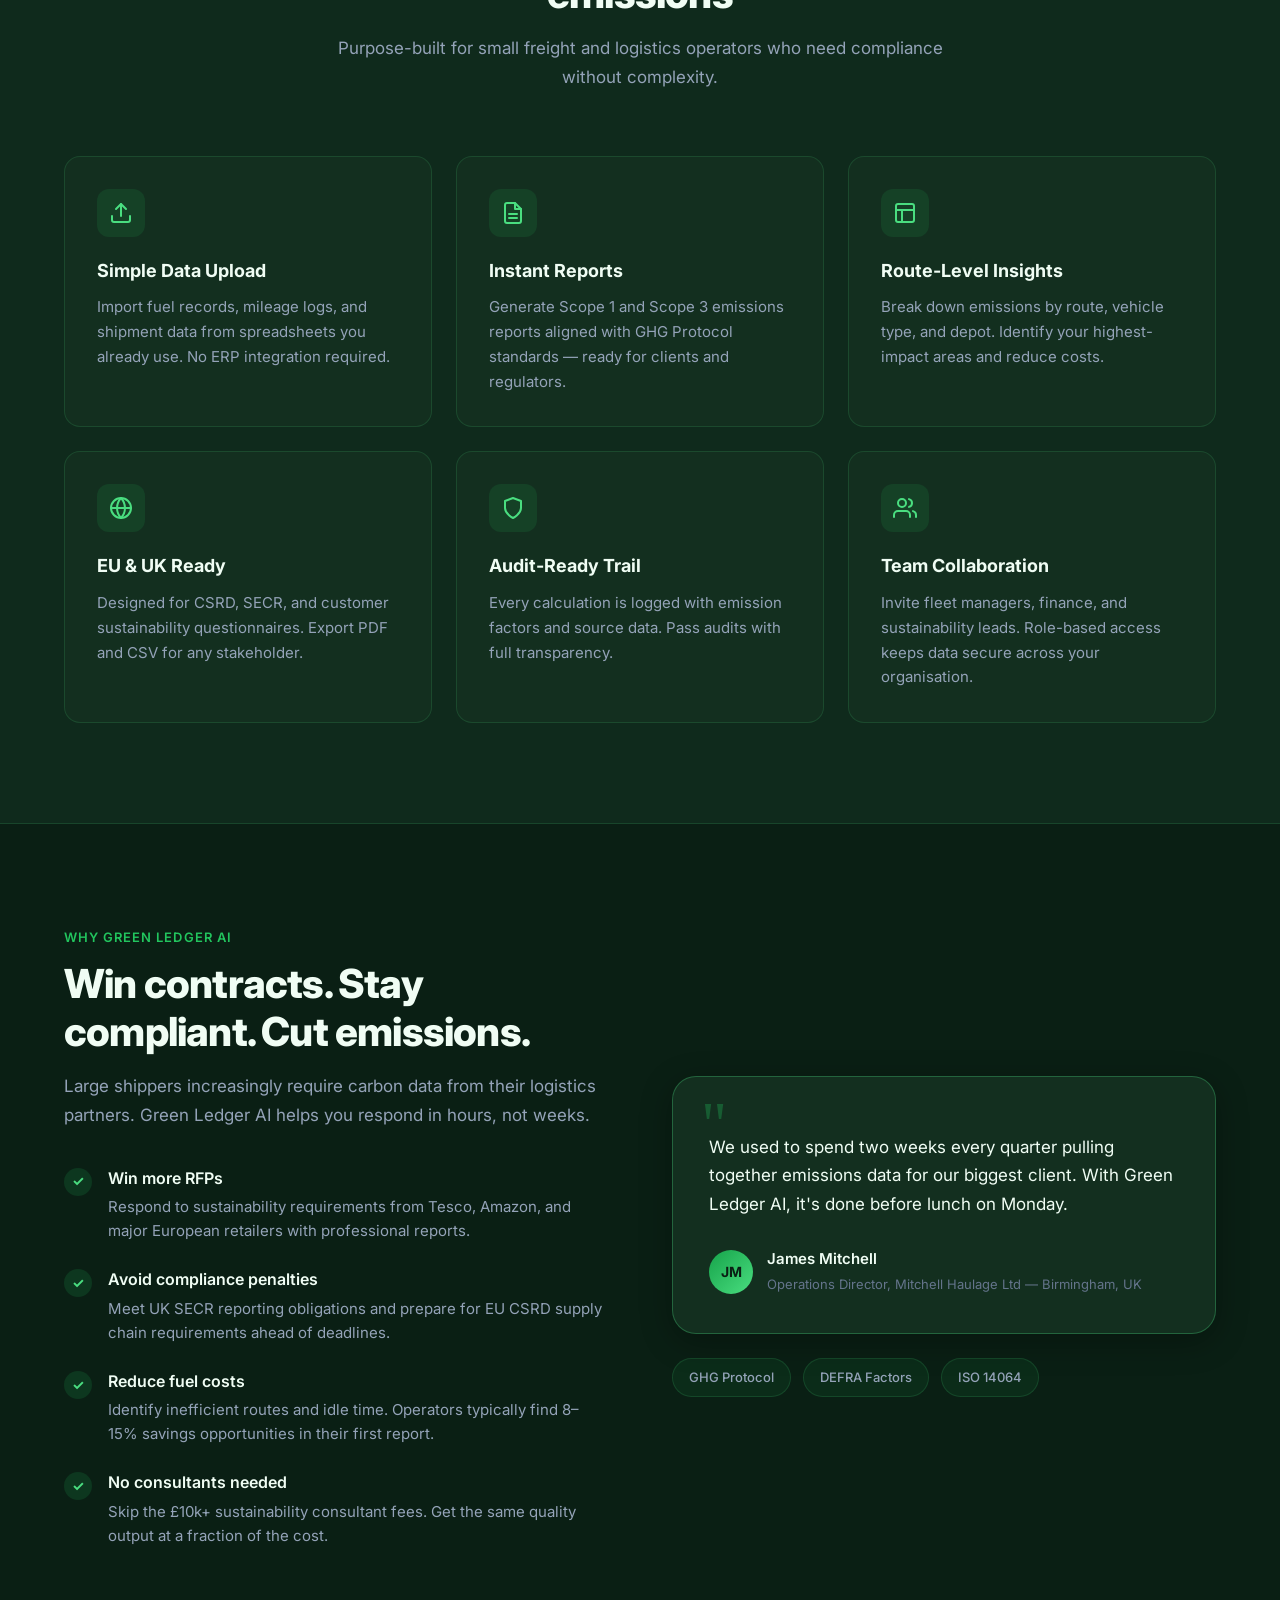
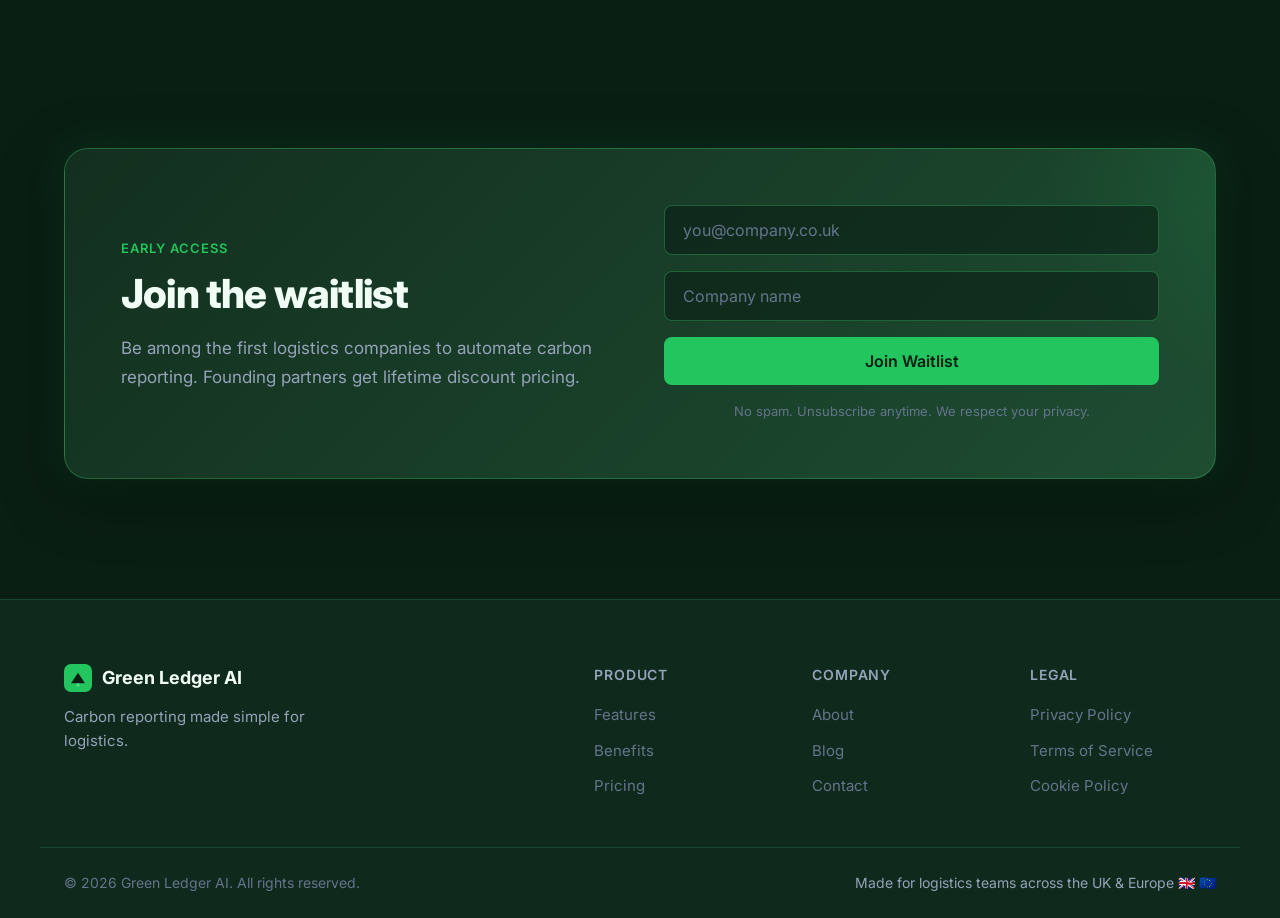
==== commit e795e070: "Add CSV upload demo" ====
--- a/index.html
+++ b/index.html
@@ -51,7 +51,7 @@
         <p class="hero-subtitle">Generate GHG compliant carbon reports in under 5 minutes and meet customer sustainability requirements without hiring consultants.</p>
         <div class="hero-actions">
           <a href="#waitlist" class="btn btn-primary btn-lg">Get Early Access</a>
-          <a href="#features" class="btn btn-secondary btn-lg">See How It Works</a>
+          <a href="upload.html" class="btn btn-secondary btn-lg">Try Demo</a>
         </div>
         <div class="hero-stats">
           <div class="stat">
@@ -229,7 +229,13 @@
             <h2 class="section-title">Join the waitlist</h2>
             <p class="section-desc">Be among the first logistics companies to automate carbon reporting. Founding partners get lifetime discount pricing.</p>
           </div>
-          <form class="waitlist-form" id="waitlistForm" novalidate>
+          <form
+            class="waitlist-form"
+            id="waitlistForm"
+            action="https://formspree.io/f/xnjrynyr"
+            method="POST"
+            novalidate
+          >
             <div class="form-group">
               <label for="email" class="visually-hidden">Email address</label>
               <input
@@ -252,7 +258,8 @@
                 autocomplete="organization"
               >
             </div>
-            <button type="submit" class="btn btn-primary btn-lg btn-full">Join Waitlist</button>
+            <button type="submit" class="btn btn-primary btn-lg btn-full" id="waitlistSubmit">Join Waitlist</button>
+            <p class="form-error" id="formError" role="alert" hidden>Something went wrong. Please try again.</p>
             <p class="form-note">No spam. Unsubscribe anytime. We respect your privacy.</p>
           </form>
           <div class="form-success" id="formSuccess" hidden>
--- a/styles.css
+++ b/styles.css
@@ -778,6 +778,24 @@
   text-align: center;
 }
 
+.form-error {
+  font-size: 0.875rem;
+  color: #f87171;
+  text-align: center;
+  margin: 0;
+}
+
+.btn:disabled {
+  opacity: 0.7;
+  cursor: not-allowed;
+  transform: none;
+}
+
+.btn:disabled:hover {
+  transform: none;
+  box-shadow: none;
+}
+
 .form-success {
   text-align: center;
   padding: 32px;
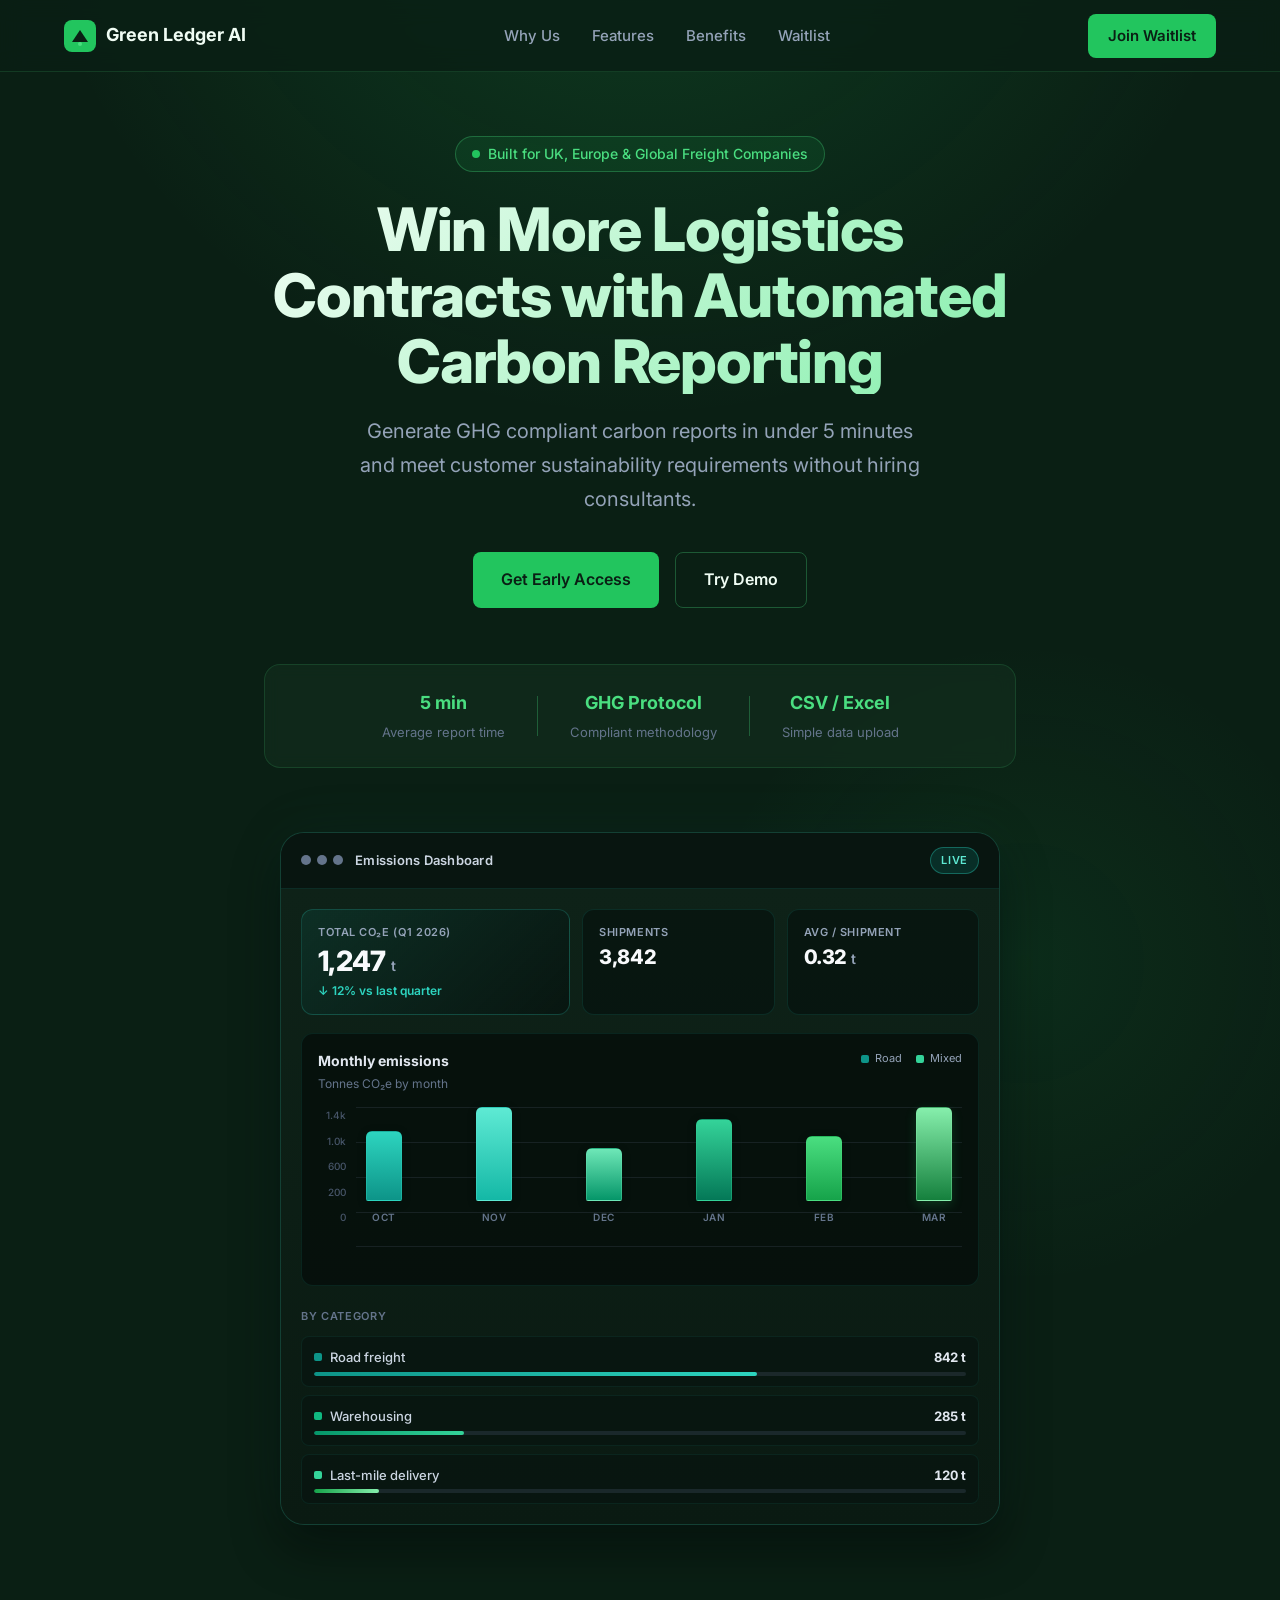
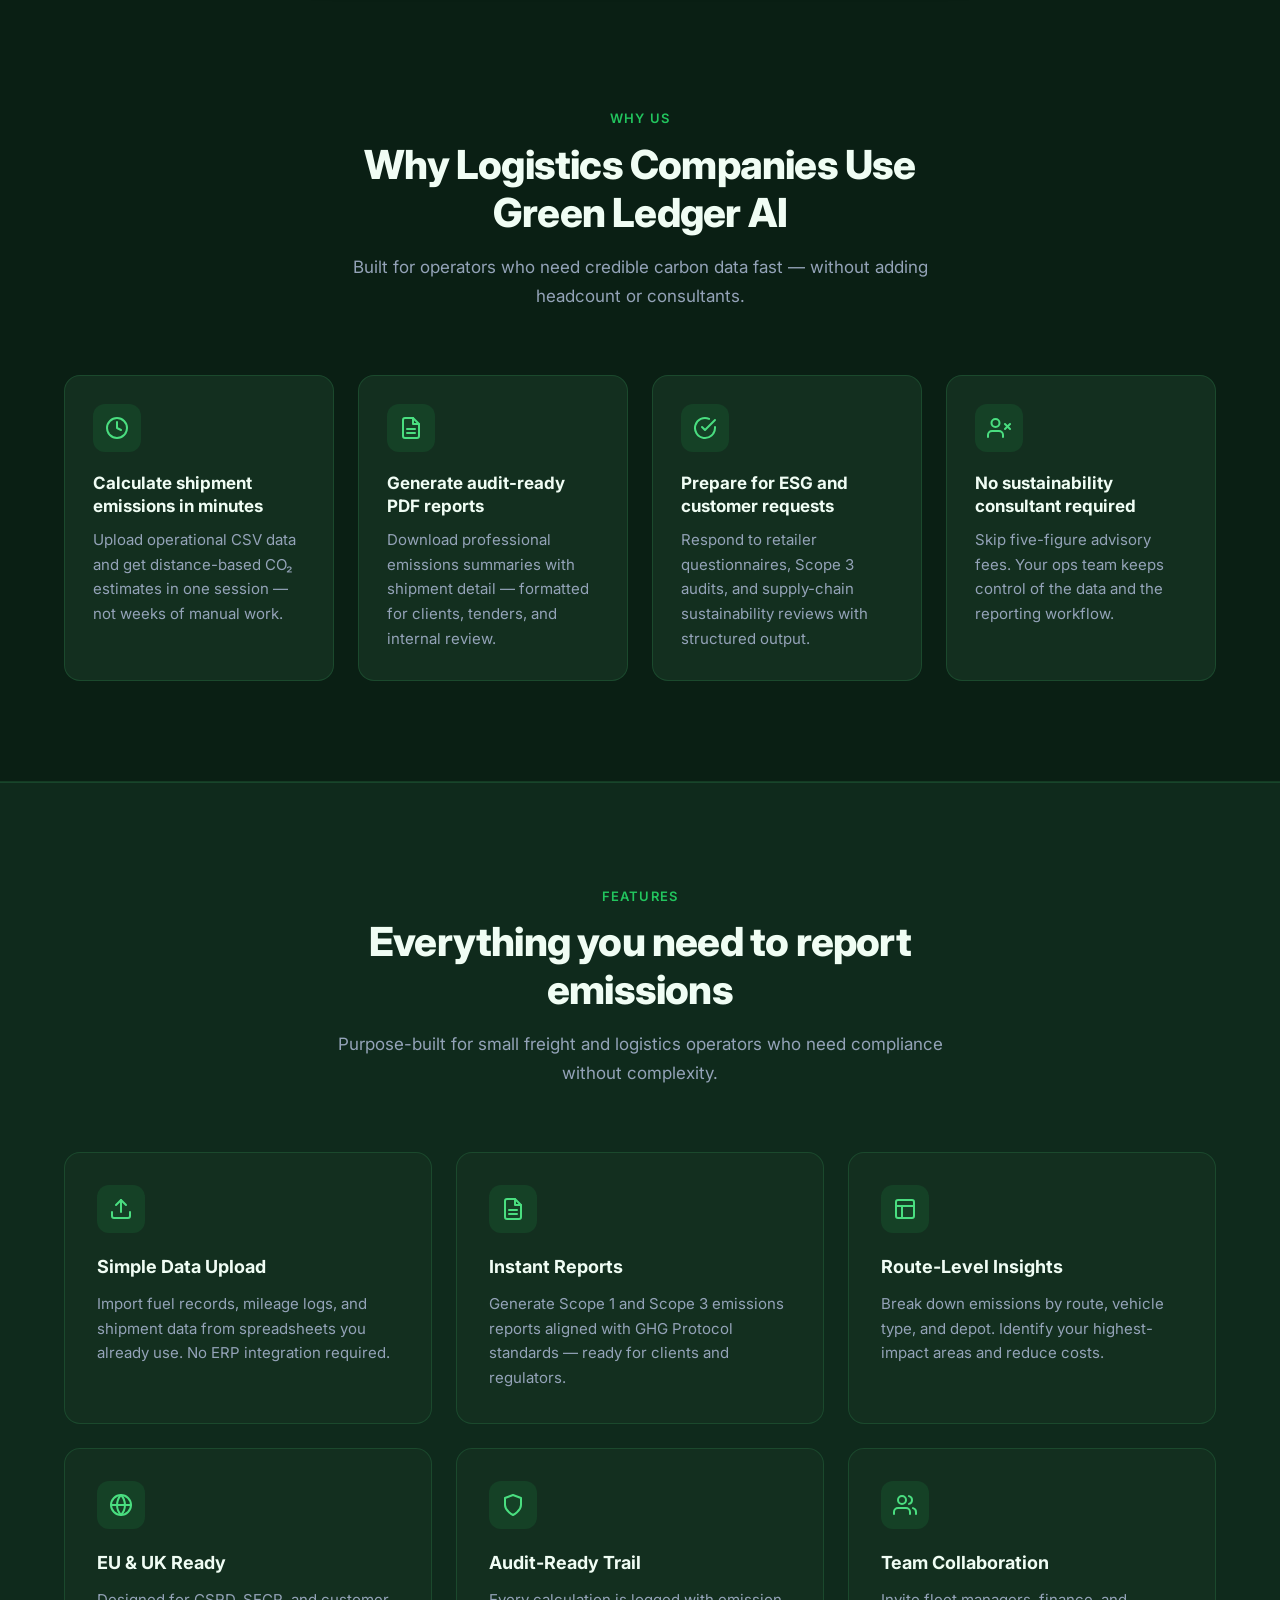
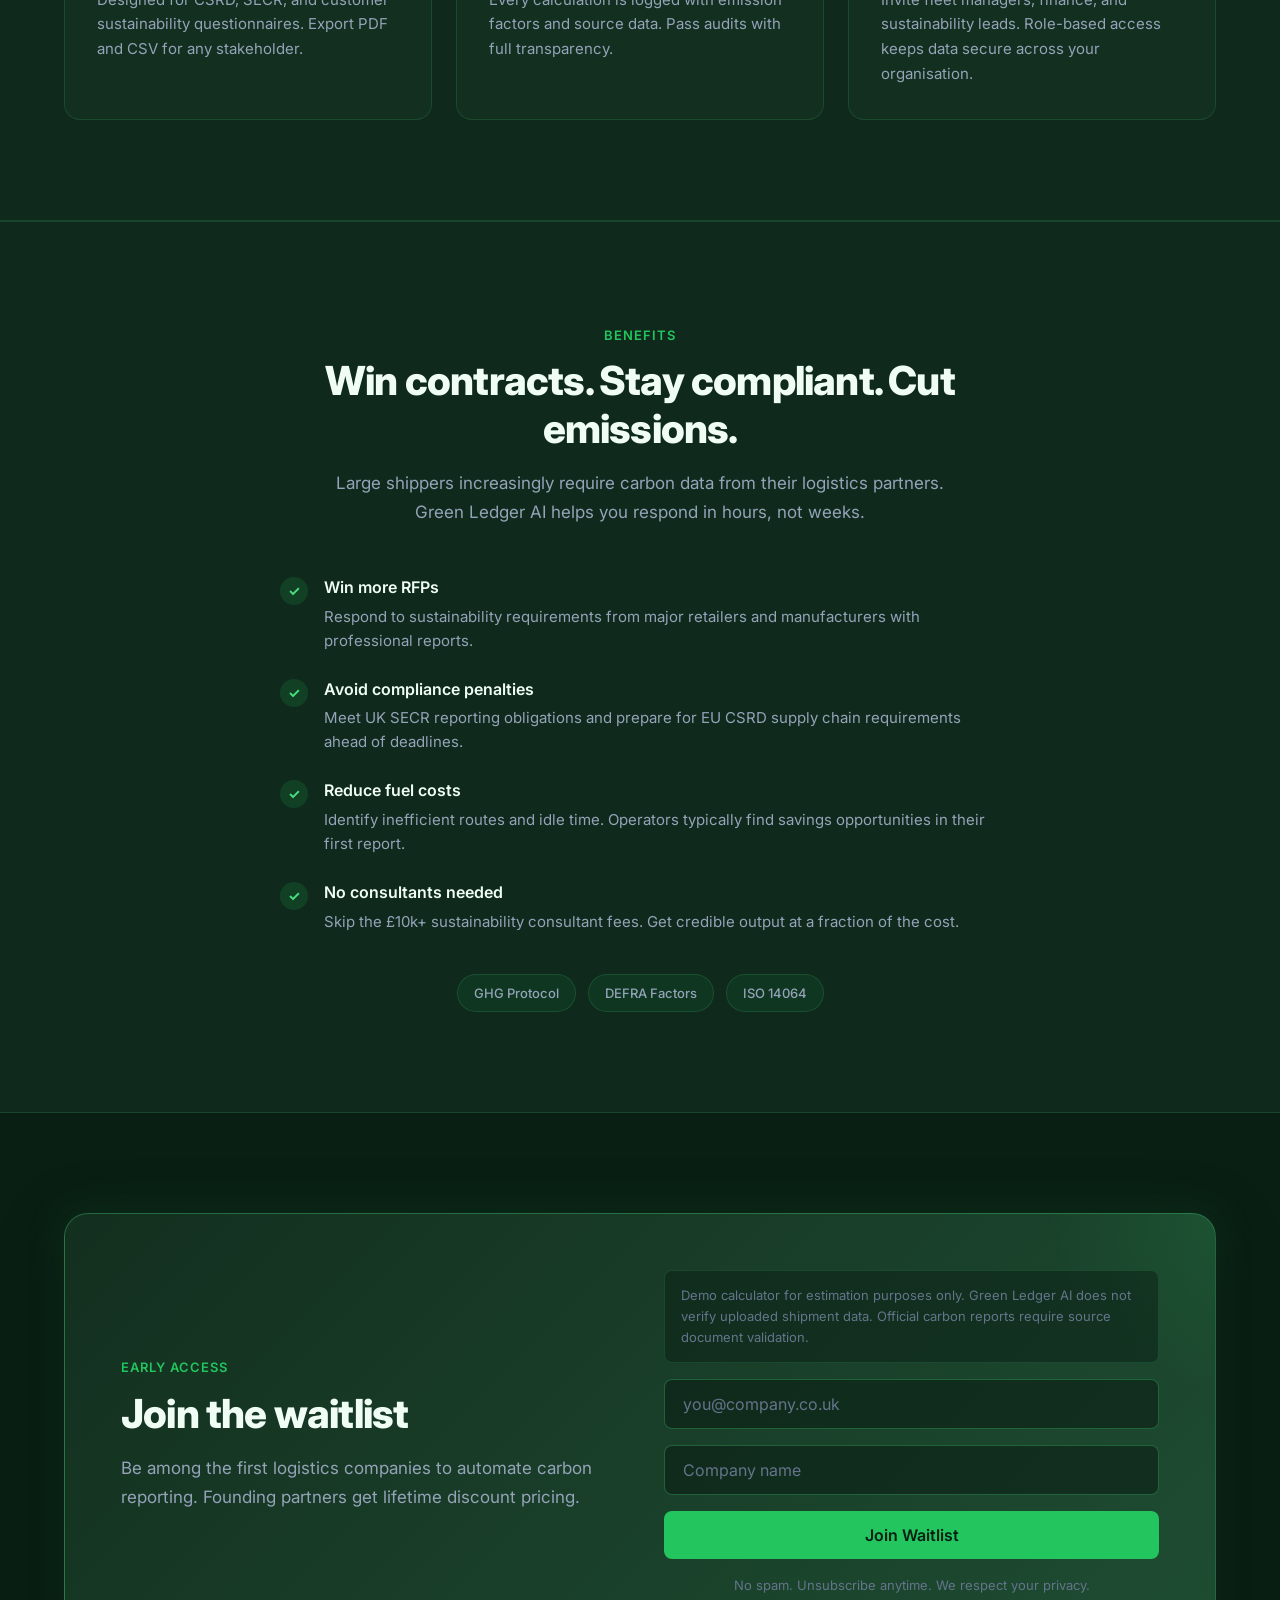
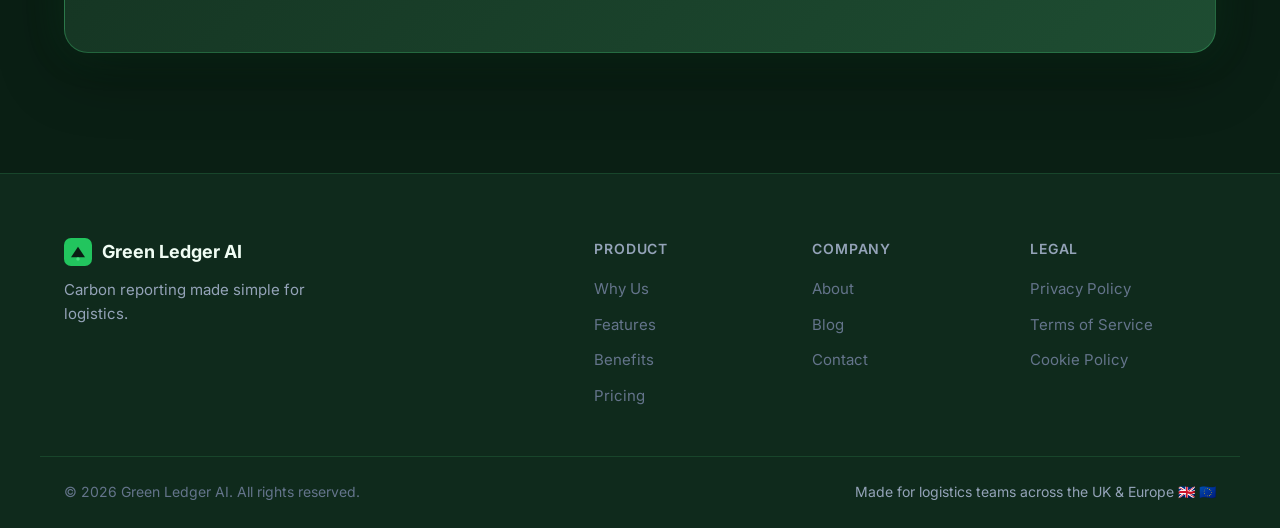
==== commit 492a99af: "Improve dashboard Visualization and Landing page design" ====
--- a/index.html
+++ b/index.html
@@ -25,6 +25,7 @@
         Green Ledger AI
       </a>
       <ul class="nav-links" id="navLinks">
+        <li><a href="#why">Why Us</a></li>
         <li><a href="#features">Features</a></li>
         <li><a href="#benefits">Benefits</a></li>
         <li><a href="#waitlist">Waitlist</a></li>
@@ -77,27 +78,138 @@
               <span></span><span></span><span></span>
             </div>
             <span class="dashboard-title">Emissions Dashboard</span>
+            <span class="dashboard-live">Live</span>
           </div>
           <div class="dashboard-body">
-            <div class="metric-card">
-              <span class="metric-label">Total CO₂e (Q1 2026)</span>
-              <span class="metric-value">1,247 <small>t</small></span>
-              <span class="metric-change positive">↓ 12% vs last quarter</span>
-            </div>
-            <div class="chart-placeholder">
-              <div class="chart-bar" style="--h: 60%"></div>
-              <div class="chart-bar" style="--h: 85%"></div>
-              <div class="chart-bar" style="--h: 45%"></div>
-              <div class="chart-bar" style="--h: 70%"></div>
-              <div class="chart-bar" style="--h: 55%"></div>
-              <div class="chart-bar" style="--h: 90%"></div>
-            </div>
-            <div class="dashboard-rows">
-              <div class="dashboard-row"><span>Road freight</span><span>842 t</span></div>
-              <div class="dashboard-row"><span>Warehousing</span><span>285 t</span></div>
-              <div class="dashboard-row"><span>Last-mile delivery</span><span>120 t</span></div>
-            </div>
-          </div>
+            <div class="dashboard-metrics">
+              <div class="metric-card metric-card--primary">
+                <span class="metric-label">Total CO₂e (Q1 2026)</span>
+                <span class="metric-value">1,247 <small>t</small></span>
+                <span class="metric-change positive">↓ 12% vs last quarter</span>
+              </div>
+              <div class="metric-card metric-card--compact">
+                <span class="metric-label">Shipments</span>
+                <span class="metric-value metric-value--sm">3,842</span>
+              </div>
+              <div class="metric-card metric-card--compact">
+                <span class="metric-label">Avg / shipment</span>
+                <span class="metric-value metric-value--sm">0.32 <small>t</small></span>
+              </div>
+            </div>
+            <div class="chart-panel">
+              <div class="chart-panel-header">
+                <div>
+                  <h3 class="chart-title">Monthly emissions</h3>
+                  <p class="chart-subtitle">Tonnes CO₂e by month</p>
+                </div>
+                <span class="chart-legend">
+                  <span class="chart-legend-item"><span class="legend-swatch legend-swatch--1"></span> Road</span>
+                  <span class="chart-legend-item"><span class="legend-swatch legend-swatch--3"></span> Mixed</span>
+                </span>
+              </div>
+              <div class="chart-container">
+                <div class="chart-y-axis" aria-hidden="true">
+                  <span>1.4k</span>
+                  <span>1.0k</span>
+                  <span>600</span>
+                  <span>200</span>
+                  <span>0</span>
+                </div>
+                <div class="chart-area">
+                  <div class="chart-grid" aria-hidden="true">
+                    <span></span><span></span><span></span><span></span><span></span>
+                  </div>
+                  <div class="chart-bars">
+                    <div class="chart-bar-wrap">
+                      <div class="chart-bar chart-bar--1" style="--h: 60%" title="Oct"></div>
+                      <span class="chart-bar-label">Oct</span>
+                    </div>
+                    <div class="chart-bar-wrap">
+                      <div class="chart-bar chart-bar--2" style="--h: 85%" title="Nov"></div>
+                      <span class="chart-bar-label">Nov</span>
+                    </div>
+                    <div class="chart-bar-wrap">
+                      <div class="chart-bar chart-bar--3" style="--h: 45%" title="Dec"></div>
+                      <span class="chart-bar-label">Dec</span>
+                    </div>
+                    <div class="chart-bar-wrap">
+                      <div class="chart-bar chart-bar--4" style="--h: 70%" title="Jan"></div>
+                      <span class="chart-bar-label">Jan</span>
+                    </div>
+                    <div class="chart-bar-wrap">
+                      <div class="chart-bar chart-bar--5" style="--h: 55%" title="Feb"></div>
+                      <span class="chart-bar-label">Feb</span>
+                    </div>
+                    <div class="chart-bar-wrap">
+                      <div class="chart-bar chart-bar--6" style="--h: 90%" title="Mar"></div>
+                      <span class="chart-bar-label">Mar</span>
+                    </div>
+                  </div>
+                </div>
+              </div>
+            </div>
+            <div class="dashboard-breakdown">
+              <h3 class="breakdown-title">By category</h3>
+              <div class="dashboard-rows">
+                <div class="dashboard-row">
+                  <span class="row-label"><span class="row-dot row-dot--1"></span>Road freight</span>
+                  <span class="row-value">842 t</span>
+                  <span class="row-bar"><span class="row-bar-fill row-bar-fill--1" style="--w: 68%"></span></span>
+                </div>
+                <div class="dashboard-row">
+                  <span class="row-label"><span class="row-dot row-dot--2"></span>Warehousing</span>
+                  <span class="row-value">285 t</span>
+                  <span class="row-bar"><span class="row-bar-fill row-bar-fill--2" style="--w: 23%"></span></span>
+                </div>
+                <div class="dashboard-row">
+                  <span class="row-label"><span class="row-dot row-dot--3"></span>Last-mile delivery</span>
+                  <span class="row-value">120 t</span>
+                  <span class="row-bar"><span class="row-bar-fill row-bar-fill--3" style="--w: 10%"></span></span>
+                </div>
+              </div>
+            </div>
+          </div>
+        </div>
+      </div>
+    </section>
+
+    <!-- Why Logistics Companies Use Green Ledger AI -->
+    <section class="why section" id="why">
+      <div class="container">
+        <div class="section-header">
+          <span class="section-tag">Why Us</span>
+          <h2 class="section-title">Why Logistics Companies Use Green Ledger AI</h2>
+          <p class="section-desc">Built for operators who need credible carbon data fast — without adding headcount or consultants.</p>
+        </div>
+        <div class="why-grid">
+          <article class="why-card">
+            <div class="why-icon" aria-hidden="true">
+              <svg width="24" height="24" viewBox="0 0 24 24" fill="none" stroke="currentColor" stroke-width="2" stroke-linecap="round" stroke-linejoin="round"><circle cx="12" cy="12" r="10"/><polyline points="12 6 12 12 16 14"/></svg>
+            </div>
+            <h3>Calculate shipment emissions in minutes</h3>
+            <p>Upload operational CSV data and get distance-based CO₂ estimates in one session — not weeks of manual work.</p>
+          </article>
+          <article class="why-card">
+            <div class="why-icon" aria-hidden="true">
+              <svg width="24" height="24" viewBox="0 0 24 24" fill="none" stroke="currentColor" stroke-width="2" stroke-linecap="round" stroke-linejoin="round"><path d="M14 2H6a2 2 0 0 0-2 2v16a2 2 0 0 0 2 2h12a2 2 0 0 0 2-2V8z"/><polyline points="14 2 14 8 20 8"/><line x1="16" y1="13" x2="8" y2="13"/><line x1="16" y1="17" x2="8" y2="17"/></svg>
+            </div>
+            <h3>Generate audit-ready PDF reports</h3>
+            <p>Download professional emissions summaries with shipment detail — formatted for clients, tenders, and internal review.</p>
+          </article>
+          <article class="why-card">
+            <div class="why-icon" aria-hidden="true">
+              <svg width="24" height="24" viewBox="0 0 24 24" fill="none" stroke="currentColor" stroke-width="2" stroke-linecap="round" stroke-linejoin="round"><path d="M22 11.08V12a10 10 0 1 1-5.93-9.14"/><polyline points="22 4 12 14.01 9 11.01"/></svg>
+            </div>
+            <h3>Prepare for ESG and customer requests</h3>
+            <p>Respond to retailer questionnaires, Scope 3 audits, and supply-chain sustainability reviews with structured output.</p>
+          </article>
+          <article class="why-card">
+            <div class="why-icon" aria-hidden="true">
+              <svg width="24" height="24" viewBox="0 0 24 24" fill="none" stroke="currentColor" stroke-width="2" stroke-linecap="round" stroke-linejoin="round"><path d="M16 21v-2a4 4 0 0 0-4-4H5a4 4 0 0 0-4 4v2"/><circle cx="8.5" cy="7" r="4"/><line x1="18" y1="8" x2="23" y2="13"/><line x1="23" y1="8" x2="18" y2="13"/></svg>
+            </div>
+            <h3>No sustainability consultant required</h3>
+            <p>Skip five-figure advisory fees. Your ops team keeps control of the data and the reporting workflow.</p>
+          </article>
         </div>
       </div>
     </section>
@@ -160,61 +272,46 @@
     <!-- Benefits Section -->
     <section class="benefits section" id="benefits">
       <div class="container">
-        <div class="benefits-layout">
-          <div class="benefits-content">
-            <span class="section-tag">Why Green Ledger AI</span>
+        <div class="benefits-inner">
+          <div class="section-header">
+            <span class="section-tag">Benefits</span>
             <h2 class="section-title">Win contracts. Stay compliant. Cut emissions.</h2>
             <p class="section-desc">Large shippers increasingly require carbon data from their logistics partners. Green Ledger AI helps you respond in hours, not weeks.</p>
-            <ul class="benefits-list">
-              <li>
-                <span class="check-icon" aria-hidden="true">✓</span>
-                <div>
-                  <strong>Win more RFPs</strong>
-                  <p>Respond to sustainability requirements from Tesco, Amazon, and major European retailers with professional reports.</p>
-                </div>
-              </li>
-              <li>
-                <span class="check-icon" aria-hidden="true">✓</span>
-                <div>
-                  <strong>Avoid compliance penalties</strong>
-                  <p>Meet UK SECR reporting obligations and prepare for EU CSRD supply chain requirements ahead of deadlines.</p>
-                </div>
-              </li>
-              <li>
-                <span class="check-icon" aria-hidden="true">✓</span>
-                <div>
-                  <strong>Reduce fuel costs</strong>
-                  <p>Identify inefficient routes and idle time. Operators typically find 8–15% savings opportunities in their first report.</p>
-                </div>
-              </li>
-              <li>
-                <span class="check-icon" aria-hidden="true">✓</span>
-                <div>
-                  <strong>No consultants needed</strong>
-                  <p>Skip the £10k+ sustainability consultant fees. Get the same quality output at a fraction of the cost.</p>
-                </div>
-              </li>
-            </ul>
-          </div>
-          <div class="benefits-visual">
-            <div class="testimonial-card">
-              <div class="quote-mark" aria-hidden="true">"</div>
-              <blockquote>
-                <p>We used to spend two weeks every quarter pulling together emissions data for our biggest client. With Green Ledger AI, it's done before lunch on Monday.</p>
-              </blockquote>
-              <footer class="testimonial-author">
-                <div class="author-avatar">JM</div>
-                <div>
-                  <cite>James Mitchell</cite>
-                  <span>Operations Director, Mitchell Haulage Ltd — Birmingham, UK</span>
-                </div>
-              </footer>
-            </div>
-            <div class="trust-badges">
-              <span>GHG Protocol</span>
-              <span>DEFRA Factors</span>
-              <span>ISO 14064</span>
-            </div>
+          </div>
+          <ul class="benefits-list">
+            <li>
+              <span class="check-icon" aria-hidden="true">✓</span>
+              <div>
+                <strong>Win more RFPs</strong>
+                <p>Respond to sustainability requirements from major retailers and manufacturers with professional reports.</p>
+              </div>
+            </li>
+            <li>
+              <span class="check-icon" aria-hidden="true">✓</span>
+              <div>
+                <strong>Avoid compliance penalties</strong>
+                <p>Meet UK SECR reporting obligations and prepare for EU CSRD supply chain requirements ahead of deadlines.</p>
+              </div>
+            </li>
+            <li>
+              <span class="check-icon" aria-hidden="true">✓</span>
+              <div>
+                <strong>Reduce fuel costs</strong>
+                <p>Identify inefficient routes and idle time. Operators typically find savings opportunities in their first report.</p>
+              </div>
+            </li>
+            <li>
+              <span class="check-icon" aria-hidden="true">✓</span>
+              <div>
+                <strong>No consultants needed</strong>
+                <p>Skip the £10k+ sustainability consultant fees. Get credible output at a fraction of the cost.</p>
+              </div>
+            </li>
+          </ul>
+          <div class="trust-badges trust-badges--centered">
+            <span>GHG Protocol</span>
+            <span>DEFRA Factors</span>
+            <span>ISO 14064</span>
           </div>
         </div>
       </div>
@@ -236,6 +333,9 @@
             method="POST"
             novalidate
           >
+            <p class="waitlist-disclaimer" role="note">
+              Demo calculator for estimation purposes only. Green Ledger AI does not verify uploaded shipment data. Official carbon reports require source document validation.
+            </p>
             <div class="form-group">
               <label for="email" class="visually-hidden">Email address</label>
               <input
@@ -292,6 +392,7 @@
         <div class="footer-col">
           <h4>Product</h4>
           <ul>
+            <li><a href="#why">Why Us</a></li>
             <li><a href="#features">Features</a></li>
             <li><a href="#benefits">Benefits</a></li>
             <li><a href="#waitlist">Pricing</a></li>
--- a/styles.css
+++ b/styles.css
@@ -350,12 +350,15 @@
 }
 
 .dashboard-preview {
-  background: var(--color-bg-card);
-  border: 1px solid var(--color-border-strong);
+  background: #0c1a12;
+  border: 1px solid rgba(45, 212, 191, 0.2);
   border-radius: var(--radius-xl);
   overflow: hidden;
-  box-shadow: var(--shadow-lg), var(--shadow-glow);
-  max-width: 680px;
+  box-shadow:
+    0 24px 48px rgba(0, 0, 0, 0.45),
+    0 0 0 1px rgba(255, 255, 255, 0.04) inset,
+    0 0 60px rgba(13, 148, 136, 0.08);
+  max-width: 720px;
   margin: 0 auto;
   animation: float 6s ease-in-out infinite;
 }
@@ -369,9 +372,9 @@
   display: flex;
   align-items: center;
   gap: 12px;
-  padding: 16px 20px;
-  background: var(--color-bg-elevated);
-  border-bottom: 1px solid var(--color-border);
+  padding: 14px 20px;
+  background: #081510;
+  border-bottom: 1px solid rgba(45, 212, 191, 0.12);
 }
 
 .dashboard-dots {
@@ -383,101 +386,364 @@
   width: 10px;
   height: 10px;
   border-radius: 50%;
-  background: var(--color-text-subtle);
-}
-
-.dashboard-dots span:nth-child(1) { background: #ef4444; }
-.dashboard-dots span:nth-child(2) { background: #f59e0b; }
-.dashboard-dots span:nth-child(3) { background: #22c55e; }
+}
+
+.dashboard-dots span:nth-child(1) { background: #64748b; }
+.dashboard-dots span:nth-child(2) { background: #64748b; }
+.dashboard-dots span:nth-child(3) { background: #64748b; }
 
 .dashboard-title {
-  font-size: 0.875rem;
-  color: var(--color-text-muted);
-  font-weight: 500;
+  flex: 1;
+  font-size: 0.8125rem;
+  color: #cbd5e1;
+  font-weight: 600;
+  letter-spacing: 0.02em;
+}
+
+.dashboard-live {
+  font-size: 0.6875rem;
+  font-weight: 600;
+  text-transform: uppercase;
+  letter-spacing: 0.06em;
+  color: #5eead4;
+  background: rgba(13, 148, 136, 0.2);
+  border: 1px solid rgba(45, 212, 191, 0.35);
+  padding: 4px 10px;
+  border-radius: 100px;
 }
 
 .dashboard-body {
-  padding: 24px;
+  padding: 20px;
   display: flex;
   flex-direction: column;
-  gap: 20px;
+  gap: 18px;
+  background: linear-gradient(180deg, #0e2218 0%, #0a1a12 100%);
+}
+
+/* KPI row */
+.dashboard-metrics {
+  display: grid;
+  grid-template-columns: 1.4fr 1fr 1fr;
+  gap: 12px;
 }
 
 .metric-card {
   display: flex;
   flex-direction: column;
   gap: 4px;
+  padding: 14px 16px;
+  background: rgba(8, 21, 16, 0.85);
+  border: 1px solid rgba(45, 212, 191, 0.12);
+  border-radius: var(--radius-md);
+}
+
+.metric-card--primary {
+  border-color: rgba(45, 212, 191, 0.22);
+  background: linear-gradient(135deg, rgba(13, 148, 136, 0.12) 0%, rgba(8, 21, 16, 0.9) 100%);
 }
 
 .metric-label {
+  font-size: 0.6875rem;
+  font-weight: 600;
+  text-transform: uppercase;
+  letter-spacing: 0.05em;
+  color: #94a3b8;
+}
+
+.metric-value {
+  font-size: 1.75rem;
+  font-weight: 800;
+  color: #f8fafc;
+  letter-spacing: -0.02em;
+  line-height: 1.1;
+}
+
+.metric-value--sm {
+  font-size: 1.25rem;
+}
+
+.metric-value small {
+  font-size: 0.875rem;
+  font-weight: 600;
+  color: #94a3b8;
+}
+
+.metric-change {
+  font-size: 0.75rem;
+  font-weight: 600;
+}
+
+.metric-change.positive {
+  color: #2dd4bf;
+}
+
+/* Chart panel */
+.chart-panel {
+  padding: 16px;
+  background: rgba(6, 16, 12, 0.9);
+  border: 1px solid rgba(45, 212, 191, 0.1);
+  border-radius: var(--radius-md);
+}
+
+.chart-panel-header {
+  display: flex;
+  justify-content: space-between;
+  align-items: flex-start;
+  gap: 12px;
+  margin-bottom: 14px;
+  flex-wrap: wrap;
+}
+
+.chart-title {
+  font-size: 0.875rem;
+  font-weight: 700;
+  color: #e2e8f0;
+  margin-bottom: 2px;
+}
+
+.chart-subtitle {
+  font-size: 0.75rem;
+  color: #64748b;
+}
+
+.chart-legend {
+  display: flex;
+  gap: 14px;
+  font-size: 0.6875rem;
+  color: #94a3b8;
+}
+
+.chart-legend-item {
+  display: flex;
+  align-items: center;
+  gap: 6px;
+}
+
+.legend-swatch {
+  display: inline-block;
+  width: 8px;
+  height: 8px;
+  border-radius: 2px;
+}
+
+.legend-swatch--1 { background: #0d9488; }
+.legend-swatch--3 { background: #34d399; }
+
+.chart-container {
+  display: flex;
+  gap: 10px;
+  align-items: stretch;
+}
+
+.chart-y-axis {
+  display: flex;
+  flex-direction: column;
+  justify-content: space-between;
+  height: 140px;
+  padding-bottom: 22px;
+  font-size: 0.625rem;
+  font-weight: 500;
+  color: #475569;
+  text-align: right;
+  min-width: 28px;
+}
+
+.chart-area {
+  flex: 1;
+  position: relative;
+  min-height: 162px;
+}
+
+.chart-grid {
+  position: absolute;
+  inset: 0 0 22px 0;
+  display: flex;
+  flex-direction: column;
+  justify-content: space-between;
+  pointer-events: none;
+}
+
+.chart-grid span {
+  display: block;
+  height: 1px;
+  background: rgba(71, 85, 105, 0.25);
+  width: 100%;
+}
+
+.chart-bars {
+  position: relative;
+  display: flex;
+  align-items: flex-end;
+  justify-content: space-between;
+  gap: 10px;
+  height: 140px;
+  padding: 0 4px 22px;
+  z-index: 1;
+}
+
+.chart-bar-wrap {
+  flex: 1;
+  display: flex;
+  flex-direction: column;
+  align-items: center;
+  height: 100%;
+  justify-content: flex-end;
+  gap: 8px;
+  max-width: 48px;
+}
+
+.chart-bar {
+  width: 100%;
+  max-width: 36px;
+  height: var(--h);
+  min-height: 8px;
+  border-radius: 6px 6px 2px 2px;
+  transition: transform 0.2s ease, filter 0.2s ease;
+  box-shadow: 0 2px 8px rgba(0, 0, 0, 0.25);
+}
+
+.chart-bar:hover {
+  transform: translateY(-2px);
+  filter: brightness(1.1);
+}
+
+/* Multi-shade green & teal palette */
+.chart-bar--1 {
+  background: linear-gradient(180deg, #2dd4bf 0%, #0d9488 100%);
+  border: 1px solid rgba(45, 212, 191, 0.4);
+}
+
+.chart-bar--2 {
+  background: linear-gradient(180deg, #5eead4 0%, #14b8a6 100%);
+  border: 1px solid rgba(94, 234, 212, 0.35);
+}
+
+.chart-bar--3 {
+  background: linear-gradient(180deg, #6ee7b7 0%, #059669 100%);
+  border: 1px solid rgba(110, 231, 183, 0.35);
+}
+
+.chart-bar--4 {
+  background: linear-gradient(180deg, #34d399 0%, #047857 100%);
+  border: 1px solid rgba(52, 211, 153, 0.35);
+}
+
+.chart-bar--5 {
+  background: linear-gradient(180deg, #4ade80 0%, #16a34a 100%);
+  border: 1px solid rgba(74, 222, 128, 0.35);
+}
+
+.chart-bar--6 {
+  background: linear-gradient(180deg, #86efac 0%, #15803d 100%);
+  border: 1px solid rgba(134, 239, 172, 0.4);
+  box-shadow: 0 4px 12px rgba(34, 197, 94, 0.2);
+}
+
+.chart-bar-label {
+  font-size: 0.625rem;
+  font-weight: 600;
+  color: #64748b;
+  text-transform: uppercase;
+  letter-spacing: 0.04em;
+}
+
+/* Category breakdown */
+.dashboard-breakdown {
+  padding-top: 4px;
+}
+
+.breakdown-title {
+  font-size: 0.6875rem;
+  font-weight: 600;
+  text-transform: uppercase;
+  letter-spacing: 0.06em;
+  color: #64748b;
+  margin-bottom: 10px;
+}
+
+.dashboard-rows {
+  display: flex;
+  flex-direction: column;
+  gap: 8px;
+}
+
+.dashboard-row {
+  display: grid;
+  grid-template-columns: 1fr auto;
+  grid-template-rows: auto auto;
+  gap: 4px 12px;
+  padding: 10px 12px;
+  background: rgba(8, 21, 16, 0.7);
+  border: 1px solid rgba(45, 212, 191, 0.08);
+  border-radius: var(--radius-sm);
   font-size: 0.8125rem;
-  color: var(--color-text-subtle);
-}
-
-.metric-value {
-  font-size: 2rem;
-  font-weight: 800;
-  color: var(--color-text);
-}
-
-.metric-value small {
-  font-size: 1rem;
-  font-weight: 600;
-  color: var(--color-text-muted);
-}
-
-.metric-change {
-  font-size: 0.8125rem;
+}
+
+.row-label {
+  display: flex;
+  align-items: center;
+  gap: 8px;
+  color: #cbd5e1;
   font-weight: 500;
 }
 
-.metric-change.positive {
-  color: var(--color-primary-light);
-}
-
-.chart-placeholder {
-  display: flex;
-  align-items: flex-end;
-  gap: 8px;
-  height: 80px;
-  padding: 12px 0;
-}
-
-.chart-bar {
-  flex: 1;
-  height: var(--h);
-  background: linear-gradient(to top, var(--color-primary-dark), var(--color-primary-light));
-  border-radius: 4px 4px 0 0;
-  opacity: 0.8;
-  transition: opacity var(--transition);
-}
-
-.chart-bar:hover {
-  opacity: 1;
-}
-
-.dashboard-rows {
-  display: flex;
-  flex-direction: column;
-  gap: 10px;
-}
-
-.dashboard-row {
-  display: flex;
-  justify-content: space-between;
-  padding: 10px 14px;
-  background: var(--color-bg-elevated);
-  border-radius: var(--radius-sm);
-  font-size: 0.875rem;
-}
-
-.dashboard-row span:first-child {
-  color: var(--color-text-muted);
-}
-
-.dashboard-row span:last-child {
-  font-weight: 600;
-  color: var(--color-primary-light);
+.row-dot {
+  width: 8px;
+  height: 8px;
+  border-radius: 2px;
+  flex-shrink: 0;
+}
+
+.row-dot--1 { background: #0d9488; }
+.row-dot--2 { background: #10b981; }
+.row-dot--3 { background: #34d399; }
+
+.row-value {
+  font-weight: 700;
+  color: #e2e8f0;
+  font-variant-numeric: tabular-nums;
+}
+
+.row-bar {
+  grid-column: 1 / -1;
+  height: 4px;
+  background: rgba(71, 85, 105, 0.3);
+  border-radius: 100px;
+  overflow: hidden;
+}
+
+.row-bar-fill {
+  display: block;
+  height: 100%;
+  width: var(--w);
+  border-radius: 100px;
+  transition: width 0.4s ease;
+}
+
+.row-bar-fill--1 {
+  background: linear-gradient(90deg, #0d9488, #2dd4bf);
+}
+
+.row-bar-fill--2 {
+  background: linear-gradient(90deg, #059669, #34d399);
+}
+
+.row-bar-fill--3 {
+  background: linear-gradient(90deg, #16a34a, #86efac);
+}
+
+@media (max-width: 600px) {
+  .dashboard-metrics {
+    grid-template-columns: 1fr;
+  }
+
+  .chart-panel-header {
+    flex-direction: column;
+  }
+
+  .chart-bar {
+    max-width: 28px;
+  }
 }
 
 /* ---- Sections ---- */
@@ -567,22 +833,72 @@
   line-height: 1.65;
 }
 
+/* ---- Why section ---- */
+.why {
+  background: var(--color-bg);
+  border-bottom: 1px solid var(--color-border);
+}
+
+.why-grid {
+  display: grid;
+  grid-template-columns: repeat(4, 1fr);
+  gap: 24px;
+}
+
+.why-card {
+  padding: 28px;
+  background: var(--color-bg-card);
+  border: 1px solid var(--color-border);
+  border-radius: var(--radius-lg);
+  transition: all var(--transition);
+}
+
+.why-card:hover {
+  background: var(--color-bg-card-hover);
+  border-color: var(--color-border-strong);
+  transform: translateY(-4px);
+  box-shadow: var(--shadow-md);
+}
+
+.why-icon {
+  display: flex;
+  align-items: center;
+  justify-content: center;
+  width: 48px;
+  height: 48px;
+  background: rgba(34, 197, 94, 0.12);
+  border-radius: var(--radius-md);
+  color: var(--color-primary-light);
+  margin-bottom: 20px;
+}
+
+.why-card h3 {
+  font-size: 1.0625rem;
+  font-weight: 700;
+  line-height: 1.35;
+  margin-bottom: 10px;
+}
+
+.why-card p {
+  font-size: 0.9375rem;
+  color: var(--color-text-muted);
+  line-height: 1.65;
+}
+
 /* ---- Benefits ---- */
-.benefits-layout {
-  display: grid;
-  grid-template-columns: 1fr 1fr;
-  gap: 64px;
-  align-items: center;
-}
-
-.benefits-content .section-tag,
-.benefits-content .section-title,
-.benefits-content .section-desc {
-  text-align: left;
-}
-
-.benefits-content .section-desc {
-  margin-bottom: 36px;
+.benefits {
+  background: var(--color-bg-elevated);
+  border-top: 1px solid var(--color-border);
+  border-bottom: 1px solid var(--color-border);
+}
+
+.benefits-inner {
+  max-width: 720px;
+  margin: 0 auto;
+}
+
+.benefits-inner .section-header {
+  margin-bottom: 48px;
 }
 
 .benefits-list {
@@ -625,71 +941,15 @@
   line-height: 1.6;
 }
 
-.testimonial-card {
-  background: var(--color-bg-card);
-  border: 1px solid var(--color-border-strong);
-  border-radius: var(--radius-xl);
-  padding: 36px;
-  position: relative;
-  box-shadow: var(--shadow-md);
-}
-
-.quote-mark {
-  font-size: 4rem;
-  line-height: 1;
-  color: var(--color-primary);
-  opacity: 0.3;
-  font-family: Georgia, serif;
-  position: absolute;
-  top: 16px;
-  left: 28px;
-}
-
-.testimonial-card blockquote p {
-  font-size: 1.0625rem;
-  line-height: 1.7;
-  color: var(--color-text);
-  margin-bottom: 28px;
-  padding-top: 20px;
-}
-
-.testimonial-author {
-  display: flex;
-  align-items: center;
-  gap: 14px;
-}
-
-.author-avatar {
-  width: 44px;
-  height: 44px;
-  background: linear-gradient(135deg, var(--color-primary-dark), var(--color-primary-light));
-  border-radius: 50%;
-  display: flex;
-  align-items: center;
-  justify-content: center;
-  font-weight: 700;
-  font-size: 0.875rem;
-  color: var(--color-bg);
-  flex-shrink: 0;
-}
-
-.testimonial-author cite {
-  display: block;
-  font-style: normal;
-  font-weight: 600;
-  font-size: 0.9375rem;
-}
-
-.testimonial-author span {
-  font-size: 0.8125rem;
-  color: var(--color-text-subtle);
-}
-
 .trust-badges {
   display: flex;
   gap: 12px;
   flex-wrap: wrap;
-  margin-top: 24px;
+  margin-top: 40px;
+}
+
+.trust-badges--centered {
+  justify-content: center;
 }
 
 .trust-badges span {
@@ -743,6 +1003,17 @@
   flex-direction: column;
   gap: 16px;
   position: relative;
+}
+
+.waitlist-disclaimer {
+  font-size: 0.8125rem;
+  line-height: 1.6;
+  color: var(--color-text-subtle);
+  padding: 14px 16px;
+  background: rgba(10, 31, 20, 0.5);
+  border: 1px solid var(--color-border);
+  border-radius: var(--radius-sm);
+  margin: 0;
 }
 
 .form-group input {
@@ -893,17 +1164,19 @@
 }
 
 /* ---- Responsive ---- */
+@media (max-width: 1100px) {
+  .why-grid {
+    grid-template-columns: repeat(2, 1fr);
+  }
+}
+
 @media (max-width: 900px) {
-  .benefits-layout,
   .waitlist-card,
   .footer-content {
     grid-template-columns: 1fr;
     gap: 40px;
   }
 
-  .benefits-content .section-tag,
-  .benefits-content .section-title,
-  .benefits-content .section-desc,
   .waitlist-content .section-tag,
   .waitlist-content .section-title,
   .waitlist-content .section-desc {
@@ -964,6 +1237,10 @@
     grid-template-columns: 1fr;
   }
 
+  .why-grid {
+    grid-template-columns: 1fr;
+  }
+
   .footer-links {
     grid-template-columns: 1fr 1fr;
   }
